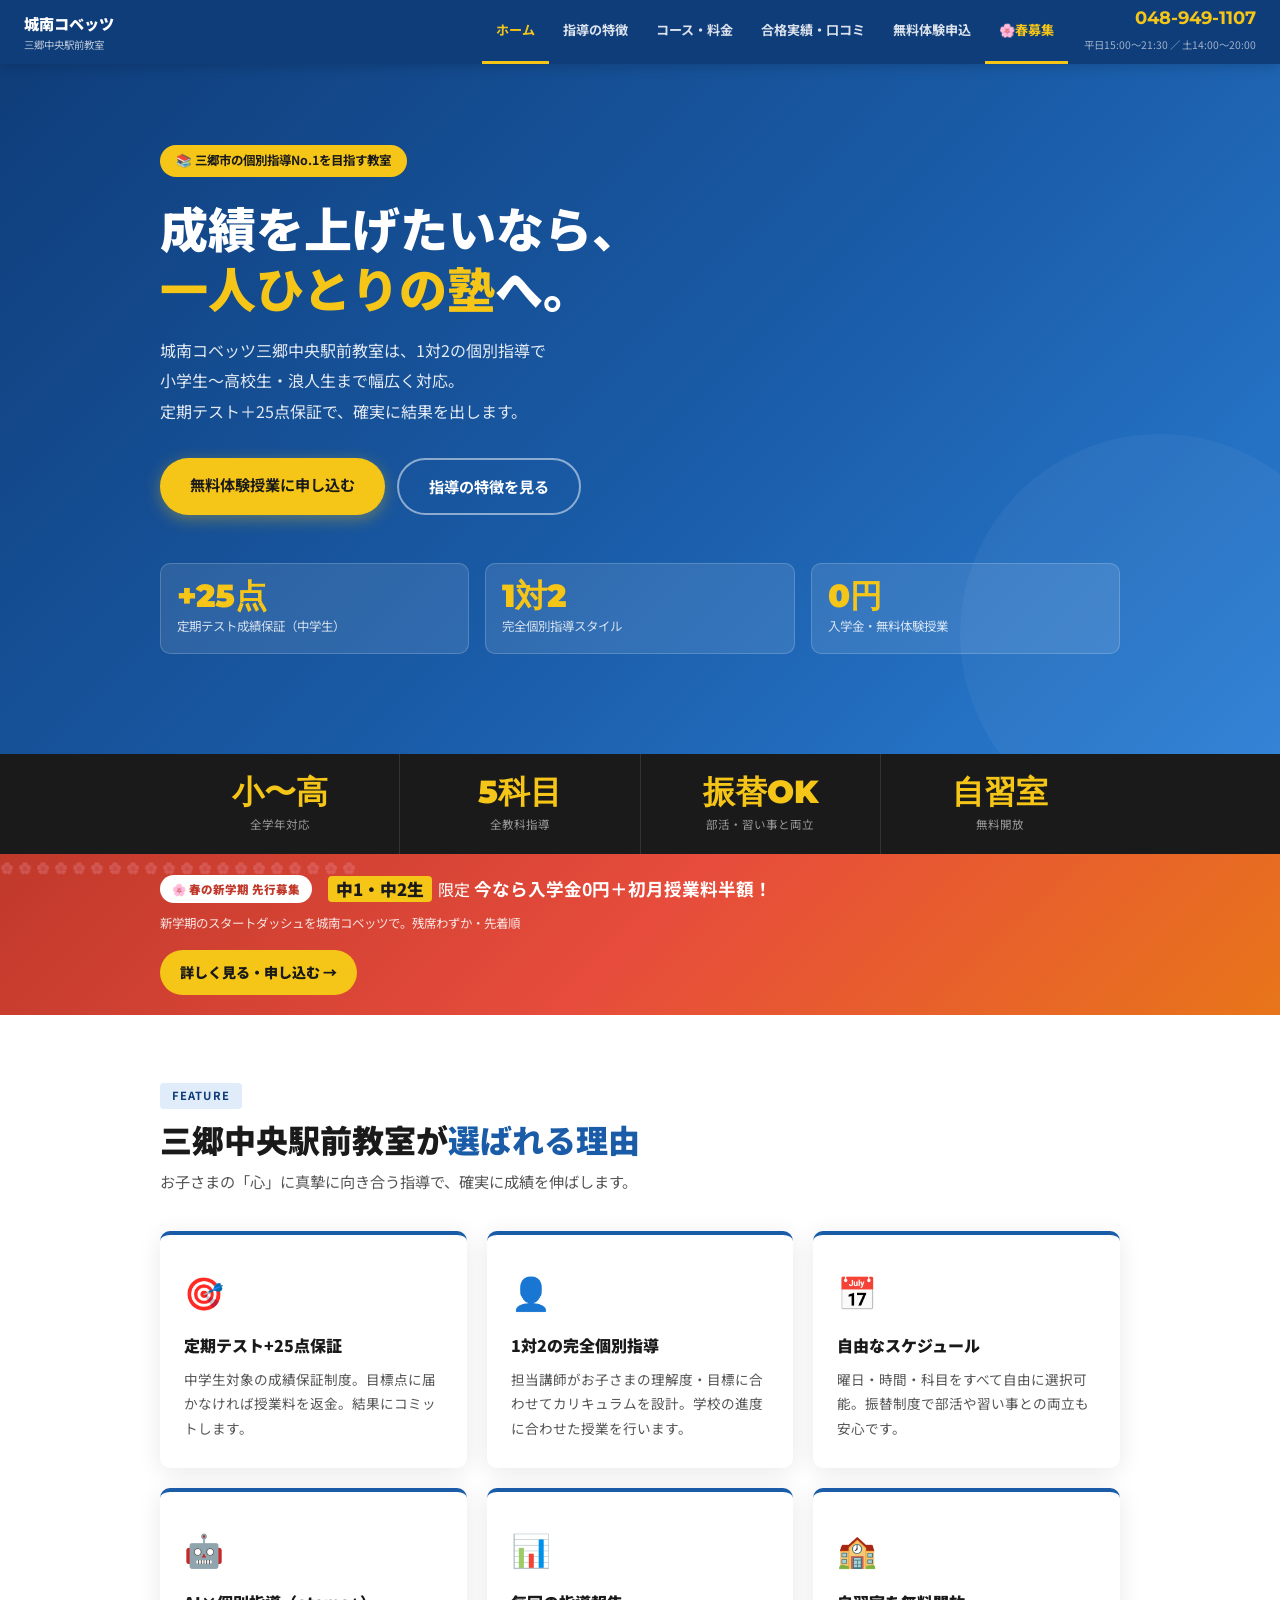
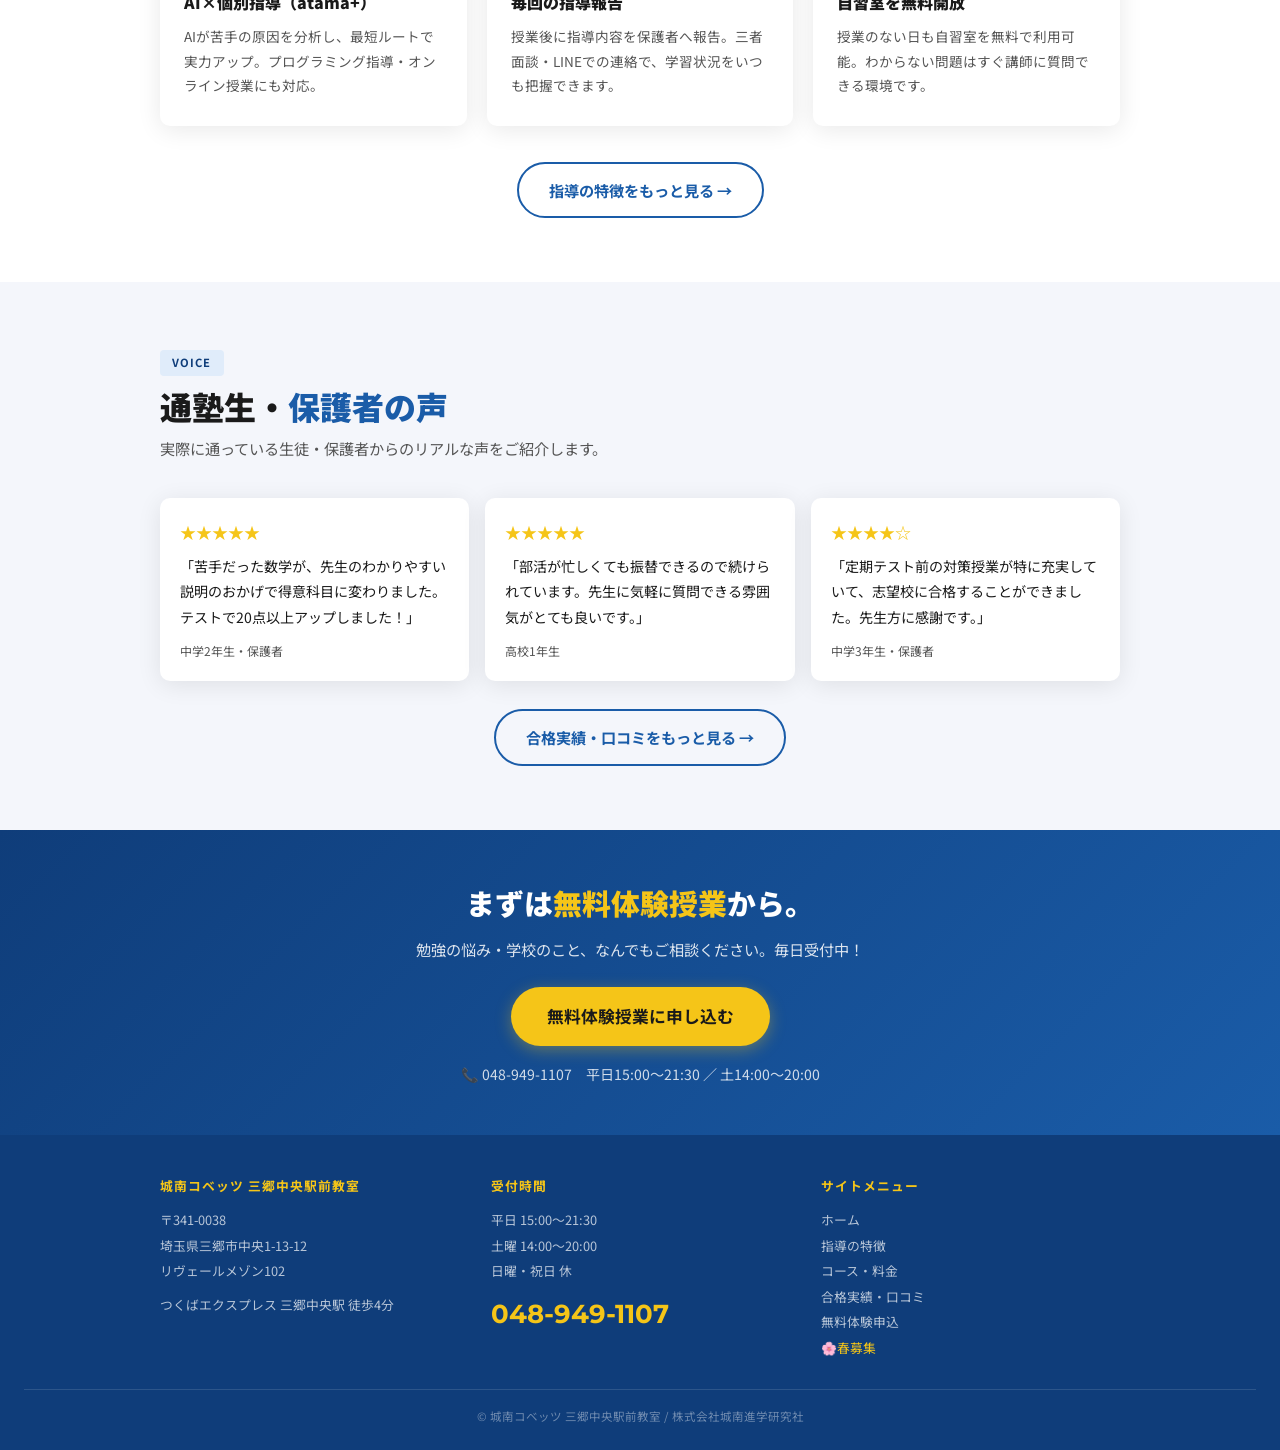
==== index.html @ 214fb979 "最初のアップロード" ====
<!DOCTYPE html>
<html lang="ja">
<head>
<meta charset="UTF-8">
<meta name="viewport" content="width=device-width,initial-scale=1">
<title>城南コベッツ 三郷中央駅前教室｜個別指導・成績保証の学習塾</title>
<link rel="stylesheet" href="_common.css">
<style>
.hero {
  background: linear-gradient(135deg, #0F3D7A 0%, #1A5CA8 55%, #2B7ED4 100%);
  color: #fff; padding: 80px 24px 100px; position: relative; overflow: hidden;
}
.hero::after {
  content:''; position:absolute; right:-80px; bottom:-80px;
  width:400px; height:400px; border-radius:50%;
  background: rgba(255,255,255,0.04); pointer-events:none;
}
.hero-inner { max-width:960px; margin:0 auto; position:relative; z-index:1; }
.hero-badge {
  display:inline-flex; align-items:center; gap:8px;
  background:var(--yellow); color:var(--ink);
  font-size:0.78rem; font-weight:700; padding:5px 16px; border-radius:99px;
  margin-bottom:20px;
}
.hero h1 { font-size:clamp(1.9rem,5vw,3rem); font-weight:900; line-height:1.25; margin-bottom:18px; }
.hero h1 em { color:var(--yellow); font-style:normal; }
.hero-sub { font-size:1rem; opacity:0.88; margin-bottom:32px; line-height:1.9; max-width:560px; }
.hero-btns { display:flex; gap:12px; flex-wrap:wrap; }
.hero-points {
  display:grid; grid-template-columns:repeat(3,1fr); gap:16px; margin-top:48px;
}
.hero-point {
  background:rgba(255,255,255,0.1); border:1px solid rgba(255,255,255,0.18);
  border-radius:var(--radius); padding:16px;
}
.hero-point .num { font-family:'Montserrat',sans-serif; font-size:2rem; font-weight:900; color:var(--yellow); display:block; line-height:1; }
.hero-point .lbl { font-size:0.78rem; opacity:0.8; margin-top:4px; }

/* STATS */
.stats { background:var(--ink); }
.stats-inner { max-width:960px; margin:0 auto; display:flex; }
.stat { flex:1; padding:20px 16px; text-align:center; border-right:1px solid #333; }
.stat:last-child { border-right:none; }
.stat-n { font-family:'Montserrat',sans-serif; font-size:2rem; font-weight:900; color:var(--yellow); display:block; line-height:1.1; }
.stat-l { font-size:0.72rem; color:#999; margin-top:4px; }

/* FEATURE CARDS */
.feat-grid { display:grid; grid-template-columns:repeat(auto-fit,minmax(260px,1fr)); gap:20px; }
.feat-card { border-radius:var(--radius); padding:28px 24px; box-shadow:var(--shadow); border-top:4px solid var(--blue); background:var(--white); transition:transform 0.2s; }
.feat-card:hover { transform:translateY(-4px); }
.feat-icon { font-size:2rem; margin-bottom:12px; }
.feat-card h3 { font-size:1rem; font-weight:900; margin-bottom:8px; }
.feat-card p { font-size:0.85rem; color:var(--mid); line-height:1.8; }

/* VOICE PREVIEW */
.voices { background:var(--light); }
.voice-grid { display:grid; grid-template-columns:repeat(auto-fit,minmax(260px,1fr)); gap:16px; }
.voice-card { background:var(--white); border-radius:var(--radius); padding:20px; box-shadow:var(--shadow); }
.voice-card .stars { color:var(--yellow); font-size:1rem; margin-bottom:8px; }
.voice-card .text { font-size:0.88rem; color:var(--ink); line-height:1.8; margin-bottom:10px; }
.voice-card .who { font-size:0.75rem; color:var(--mid); }

@media(max-width:600px){ .hero-points{grid-template-columns:1fr 1fr;} .stats-inner{flex-wrap:wrap;} .stat{flex:0 0 50%;border-right:none;border-bottom:1px solid #333;} }

/* 春募集バナー */
.haru-banner {
  background: linear-gradient(135deg, #C0392B 0%, #E74C3C 50%, #E8751A 100%);
  padding: 20px 24px; position: relative; overflow: hidden;
}
.haru-banner::before {
  content: '🌸🌸🌸🌸🌸🌸🌸🌸🌸🌸🌸🌸🌸🌸🌸🌸🌸🌸🌸🌸';
  position: absolute; top: 4px; left: 0; right: 0;
  font-size: 0.7rem; letter-spacing: 4px; opacity: 0.2;
  white-space: nowrap; overflow: hidden; pointer-events: none;
}
.haru-banner-inner {
  max-width: 960px; margin: 0 auto;
  display: flex; align-items: center; gap: 16px; flex-wrap: wrap;
}
.haru-label {
  background: #fff; color: #C0392B;
  font-size: 0.72rem; font-weight: 900;
  padding: 4px 12px; border-radius: 99px; white-space: nowrap;
}
.haru-text { color: #fff; font-size: 1rem; flex: 1; min-width: 200px; }
.haru-grade {
  background: #F5C518; color: #1A1A1A;
  font-weight: 900; padding: 1px 8px; border-radius: 4px;
  margin-right: 6px; font-size: 1.05rem;
}
.haru-text strong { font-size: 1.1rem; }
.haru-sub { color: rgba(255,255,255,0.85); font-size: 0.78rem; width: 100%; margin-top: -8px; }
.haru-btn {
  background: #F5C518; color: #1A1A1A;
  font-weight: 900; font-size: 0.88rem;
  padding: 10px 20px; border-radius: 99px;
  white-space: nowrap; transition: transform 0.18s; text-decoration: none;
}
.haru-btn:hover { transform: scale(1.05); }
</style>
</head>
<body>
<div id="nav-placeholder"></div>

<!-- HERO -->
<div class="hero">
  <div class="hero-inner">
    <div class="hero-badge">📚 三郷市の個別指導No.1を目指す教室</div>
    <h1>成績を上げたいなら、<br><em>一人ひとりの塾</em>へ。</h1>
    <p class="hero-sub">
      城南コベッツ三郷中央駅前教室は、1対2の個別指導で<br>
      小学生〜高校生・浪人生まで幅広く対応。<br>
      定期テスト＋25点保証で、確実に結果を出します。
    </p>
    <div class="hero-btns">
      <a href="trial.html" class="btn btn-primary">無料体験授業に申し込む</a>
      <a href="feature.html" class="btn" style="border:2px solid rgba(255,255,255,0.5);color:#fff;">指導の特徴を見る</a>
    </div>
    <div class="hero-points">
      <div class="hero-point"><span class="num">+25点</span><div class="lbl">定期テスト成績保証（中学生）</div></div>
      <div class="hero-point"><span class="num">1対2</span><div class="lbl">完全個別指導スタイル</div></div>
      <div class="hero-point"><span class="num">0円</span><div class="lbl">入学金・無料体験授業</div></div>
    </div>
  </div>
</div>

<!-- STATS -->
<div class="stats">
  <div class="stats-inner">
    <div class="stat"><span class="stat-n">小〜高</span><div class="stat-l">全学年対応</div></div>
    <div class="stat"><span class="stat-n">5科目</span><div class="stat-l">全教科指導</div></div>
    <div class="stat"><span class="stat-n">振替OK</span><div class="stat-l">部活・習い事と両立</div></div>
    <div class="stat"><span class="stat-n">自習室</span><div class="stat-l">無料開放</div></div>
  </div>
</div>

<!-- 春募集バナー -->
<div class="haru-banner">
  <div class="haru-banner-inner">
    <div class="haru-label">🌸 春の新学期 先行募集</div>
    <div class="haru-text">
      <span class="haru-grade">中1・中2生</span>限定
      <strong>今なら入学金0円＋初月授業料半額！</strong>
    </div>
    <div class="haru-sub">新学期のスタートダッシュを城南コベッツで。残席わずか・先着順</div>
    <a href="haru2025.html" class="haru-btn">詳しく見る・申し込む →</a>
  </div>
</div>

<!-- 特徴 -->
<section class="section">

  <div class="section-inner">
    <div class="reveal">
      <span class="section-tag">FEATURE</span>
      <h2 class="section-title">三郷中央駅前教室が<em>選ばれる理由</em></h2>
      <p class="section-lead">お子さまの「心」に真摯に向き合う指導で、確実に成績を伸ばします。</p>
    </div>
    <div class="feat-grid">
      <div class="feat-card reveal">
        <div class="feat-icon">🎯</div>
        <h3>定期テスト+25点保証</h3>
        <p>中学生対象の成績保証制度。目標点に届かなければ授業料を返金。結果にコミットします。</p>
      </div>
      <div class="feat-card reveal">
        <div class="feat-icon">👤</div>
        <h3>1対2の完全個別指導</h3>
        <p>担当講師がお子さまの理解度・目標に合わせてカリキュラムを設計。学校の進度に合わせた授業を行います。</p>
      </div>
      <div class="feat-card reveal">
        <div class="feat-icon">📅</div>
        <h3>自由なスケジュール</h3>
        <p>曜日・時間・科目をすべて自由に選択可能。振替制度で部活や習い事との両立も安心です。</p>
      </div>
      <div class="feat-card reveal">
        <div class="feat-icon">🤖</div>
        <h3>AI×個別指導（atama+）</h3>
        <p>AIが苦手の原因を分析し、最短ルートで実力アップ。プログラミング指導・オンライン授業にも対応。</p>
      </div>
      <div class="feat-card reveal">
        <div class="feat-icon">📊</div>
        <h3>毎回の指導報告</h3>
        <p>授業後に指導内容を保護者へ報告。三者面談・LINEでの連絡で、学習状況をいつも把握できます。</p>
      </div>
      <div class="feat-card reveal">
        <div class="feat-icon">🏫</div>
        <h3>自習室を無料開放</h3>
        <p>授業のない日も自習室を無料で利用可能。わからない問題はすぐ講師に質問できる環境です。</p>
      </div>
    </div>
    <div style="text-align:center;margin-top:36px">
      <a href="feature.html" class="btn btn-outline">指導の特徴をもっと見る →</a>
    </div>
  </div>
</section>

<!-- 口コミプレビュー -->
<section class="section voices">
  <div class="section-inner">
    <div class="reveal">
      <span class="section-tag">VOICE</span>
      <h2 class="section-title">通塾生・<em>保護者の声</em></h2>
      <p class="section-lead">実際に通っている生徒・保護者からのリアルな声をご紹介します。</p>
    </div>
    <div class="voice-grid">
      <div class="voice-card reveal">
        <div class="stars">★★★★★</div>
        <p class="text">「苦手だった数学が、先生のわかりやすい説明のおかげで得意科目に変わりました。テストで20点以上アップしました！」</p>
        <div class="who">中学2年生・保護者</div>
      </div>
      <div class="voice-card reveal">
        <div class="stars">★★★★★</div>
        <p class="text">「部活が忙しくても振替できるので続けられています。先生に気軽に質問できる雰囲気がとても良いです。」</p>
        <div class="who">高校1年生</div>
      </div>
      <div class="voice-card reveal">
        <div class="stars">★★★★☆</div>
        <p class="text">「定期テスト前の対策授業が特に充実していて、志望校に合格することができました。先生方に感謝です。」</p>
        <div class="who">中学3年生・保護者</div>
      </div>
    </div>
    <div style="text-align:center;margin-top:28px">
      <a href="voice.html" class="btn btn-outline">合格実績・口コミをもっと見る →</a>
    </div>
  </div>
</section>

<!-- CTA -->
<div class="cta-bar">
  <h2>まずは<em>無料体験授業</em>から。</h2>
  <p>勉強の悩み・学校のこと、なんでもご相談ください。毎日受付中！</p>
  <a href="trial.html" class="btn btn-primary" style="font-size:1.05rem;padding:15px 36px;">無料体験授業に申し込む</a>
  <div style="margin-top:16px;opacity:0.8;font-size:0.88rem">📞 048-949-1107　平日15:00〜21:30 ／ 土14:00〜20:00</div>
</div>

<div id="footer-placeholder"></div>
<script src="_layout.js"></script>
<script src="_common.js"></script>
</body>
</html>
---- _common.css ----
@import url('https://fonts.googleapis.com/css2?family=Noto+Sans+JP:wght@400;500;700;900&family=Montserrat:wght@700;900&display=swap');

:root {
  --blue:     #1A5CA8;
  --blue-d:   #0F3D7A;
  --blue-l:   #E0ECFA;
  --yellow:   #F5C518;
  --orange:   #E8751A;
  --ink:      #1A1A1A;
  --mid:      #555;
  --light:    #F4F6FB;
  --white:    #fff;
  --radius:   10px;
  --shadow:   0 4px 24px rgba(0,0,0,0.09);
  --nav-h:    64px;
}
*, *::before, *::after { box-sizing: border-box; margin: 0; padding: 0; }
html { scroll-behavior: smooth; }
body { font-family: 'Noto Sans JP', sans-serif; color: var(--ink); background: var(--white); line-height: 1.75; overflow-x: hidden; }
a { color: inherit; text-decoration: none; }
img { max-width: 100%; }

/* NAV */
.nav {
  position: sticky; top: 0; z-index: 100;
  background: var(--blue-d);
  height: var(--nav-h);
  display: flex; align-items: center;
  padding: 0 24px;
  gap: 0;
  box-shadow: 0 2px 12px rgba(0,0,0,0.18);
}
.nav-logo {
  display: flex; align-items: center; gap: 10px;
  font-weight: 900; font-size: 0.95rem; color: #fff;
  white-space: nowrap; margin-right: auto;
}
.nav-logo img { height: 36px; width: auto; border-radius: 6px; background: #fff; padding: 2px; }
.nav-logo .sub { font-size: 0.65rem; font-weight: 400; opacity: 0.7; display: block; }
.nav-links { display: flex; gap: 0; }
.nav-links a {
  display: flex; align-items: center;
  padding: 0 14px; height: var(--nav-h);
  font-size: 0.82rem; font-weight: 700; color: rgba(255,255,255,0.85);
  border-bottom: 3px solid transparent;
  transition: color 0.15s, border-color 0.15s;
}
.nav-links a:hover, .nav-links a.active { color: var(--yellow); border-color: var(--yellow); }
.nav-tel { margin-left: 16px; text-align: right; }
.nav-tel a { font-family: 'Montserrat', sans-serif; font-size: 1.1rem; font-weight: 700; color: var(--yellow); display: block; line-height: 1.1; }
.nav-tel small { font-size: 0.65rem; color: rgba(255,255,255,0.6); }

/* FOOTER */
.footer { background: var(--blue-d); color: rgba(255,255,255,0.75); padding: 40px 24px 24px; }
.footer-inner { max-width: 960px; margin: 0 auto; display: grid; grid-template-columns: 1fr 1fr 1fr; gap: 32px; margin-bottom: 28px; }
.footer-col h4 { font-size: 0.8rem; font-weight: 700; color: var(--yellow); margin-bottom: 10px; letter-spacing: 0.08em; }
.footer-col p, .footer-col a { font-size: 0.8rem; line-height: 2; color: rgba(255,255,255,0.7); display: block; }
.footer-col a:hover { color: var(--yellow); }
.footer-bottom { border-top: 1px solid rgba(255,255,255,0.12); padding-top: 16px; text-align: center; font-size: 0.72rem; color: rgba(255,255,255,0.4); }
.footer-tel { font-family: 'Montserrat', sans-serif; font-size: 1.6rem; font-weight: 700; color: var(--yellow); }

/* SECTION */
.section { padding: 64px 24px; }
.section-inner { max-width: 960px; margin: 0 auto; }
.section-tag { display: inline-block; background: var(--blue-l); color: var(--blue-d); font-size: 0.7rem; font-weight: 700; padding: 3px 12px; border-radius: 4px; letter-spacing: 0.1em; margin-bottom: 10px; }
.section-title { font-size: clamp(1.4rem, 3vw, 2rem); font-weight: 900; line-height: 1.3; margin-bottom: 8px; }
.section-title em { color: var(--blue); font-style: normal; }
.section-lead { color: var(--mid); font-size: 0.95rem; margin-bottom: 36px; }

/* BTN */
.btn { display: inline-block; padding: 13px 30px; border-radius: 99px; font-weight: 700; font-size: 0.95rem; transition: transform 0.18s, box-shadow 0.18s; cursor: pointer; }
.btn-primary { background: var(--yellow); color: var(--ink); box-shadow: 0 4px 16px rgba(245,197,24,0.35); }
.btn-primary:hover { transform: translateY(-2px); box-shadow: 0 8px 24px rgba(245,197,24,0.45); }
.btn-outline { border: 2px solid var(--blue); color: var(--blue); }
.btn-outline:hover { background: var(--blue); color: #fff; }

/* CARD */
.card { background: var(--white); border-radius: var(--radius); box-shadow: var(--shadow); padding: 24px; }

/* CTA BAR */
.cta-bar { background: linear-gradient(135deg, var(--blue-d), var(--blue)); color: #fff; padding: 48px 24px; text-align: center; }
.cta-bar h2 { font-size: clamp(1.3rem,3vw,1.8rem); font-weight: 900; margin-bottom: 8px; }
.cta-bar h2 em { color: var(--yellow); font-style: normal; }
.cta-bar p { opacity: 0.85; margin-bottom: 24px; font-size: 0.95rem; }

/* REVEAL */
.reveal { opacity: 0; transform: translateY(20px); transition: opacity 0.5s ease, transform 0.5s ease; }
.reveal.visible { opacity: 1; transform: none; }

/* RESPONSIVE */
@media(max-width:700px){
  .nav-links { display: none; }
  .footer-inner { grid-template-columns: 1fr; gap: 20px; }
}
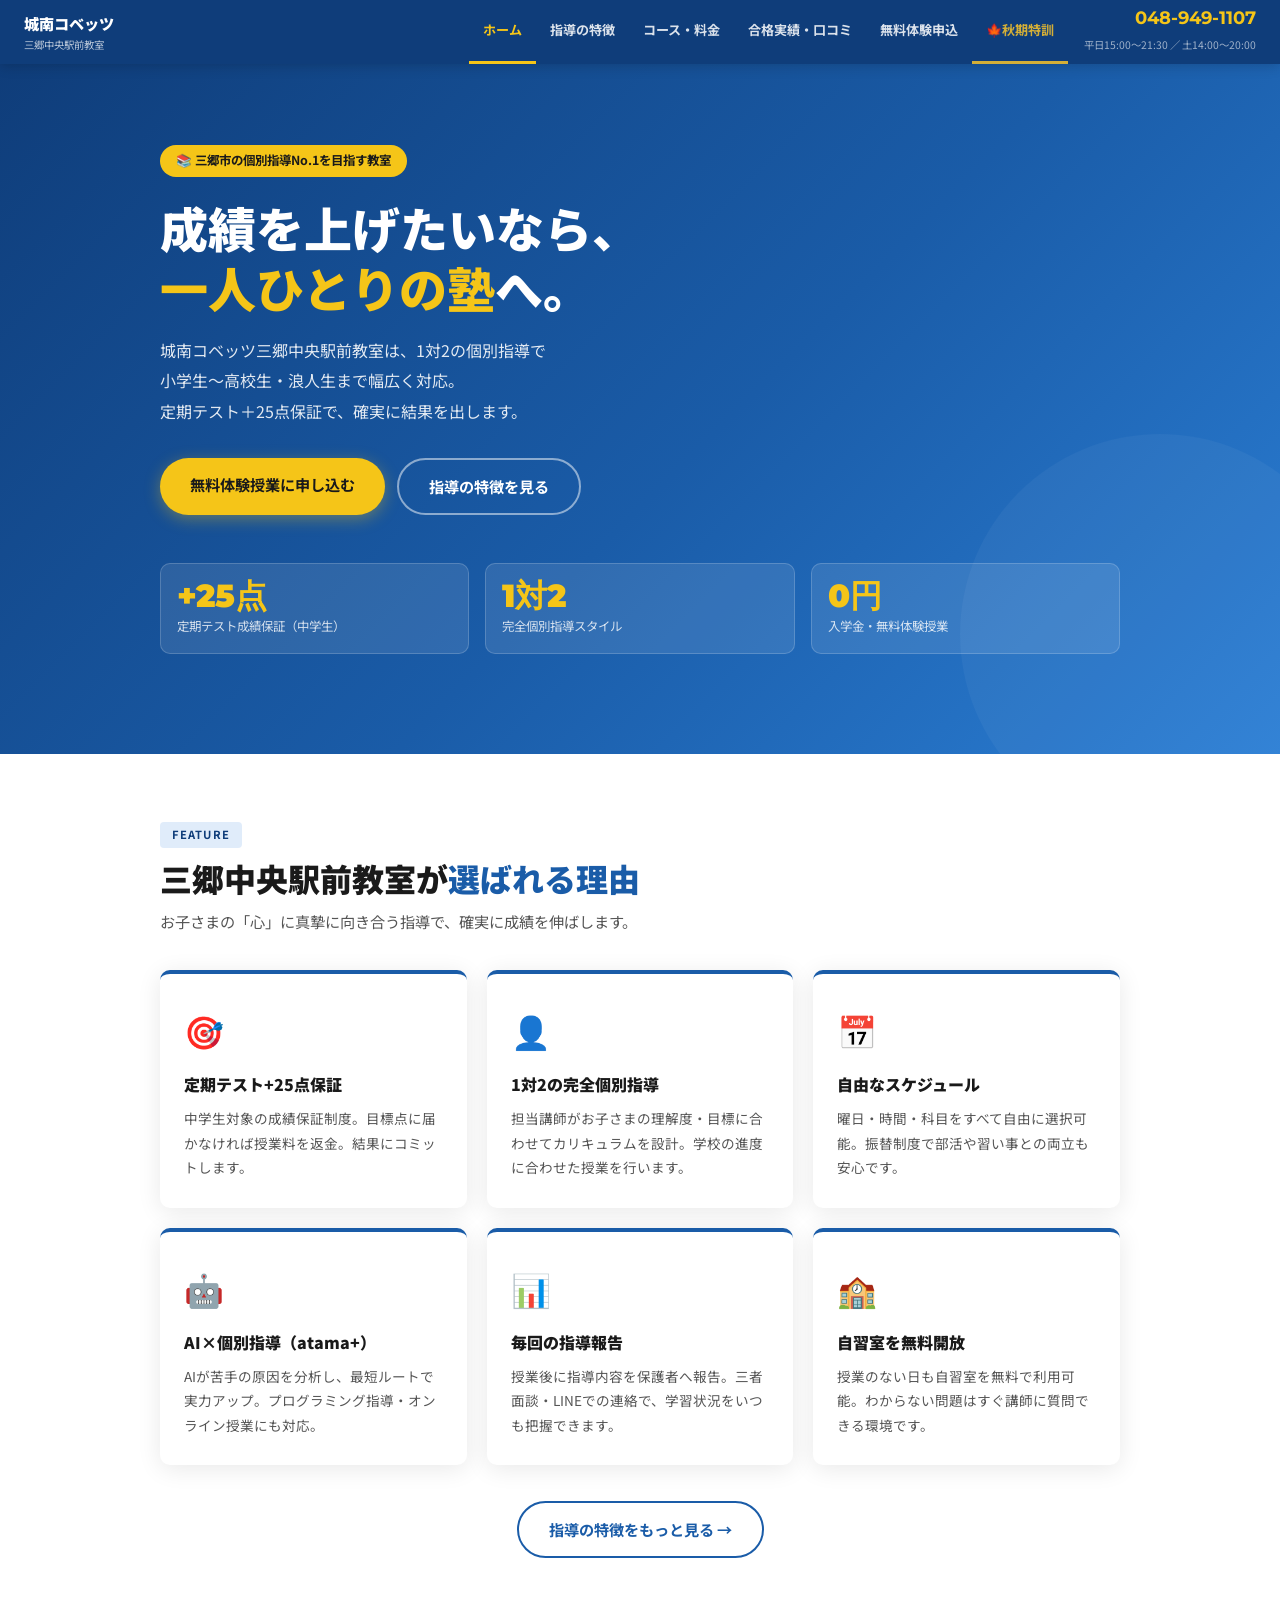
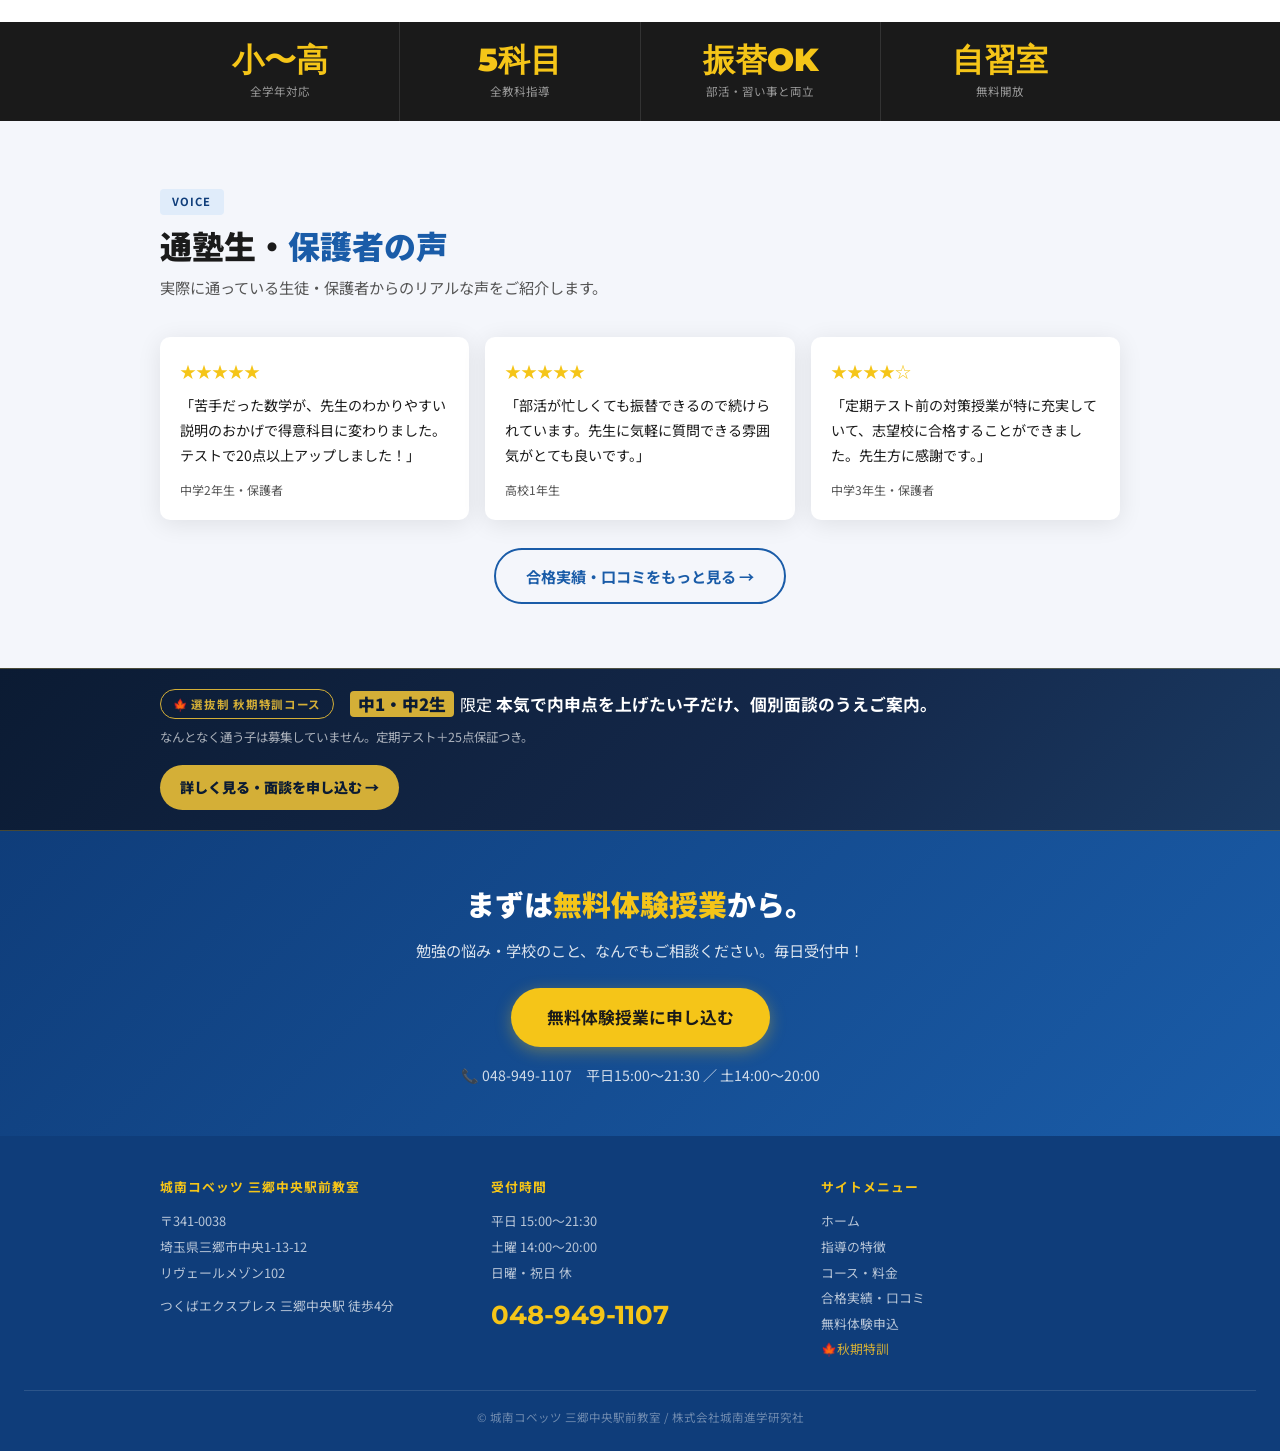
==== commit e0152e3c: "秋期選抜制キャンペーンに切り替え、ホームページの構成を並び替え" ====
--- a/index.html
+++ b/index.html
@@ -62,41 +62,36 @@
 
 @media(max-width:600px){ .hero-points{grid-template-columns:1fr 1fr;} .stats-inner{flex-wrap:wrap;} .stat{flex:0 0 50%;border-right:none;border-bottom:1px solid #333;} }
 
-/* 春募集バナー */
-.haru-banner {
-  background: linear-gradient(135deg, #C0392B 0%, #E74C3C 50%, #E8751A 100%);
+/* 秋期 選抜制バナー */
+.aki-banner {
+  background: linear-gradient(135deg, #0B1B33 0%, #14284A 60%, #1A3A63 100%);
   padding: 20px 24px; position: relative; overflow: hidden;
-}
-.haru-banner::before {
-  content: '🌸🌸🌸🌸🌸🌸🌸🌸🌸🌸🌸🌸🌸🌸🌸🌸🌸🌸🌸🌸';
-  position: absolute; top: 4px; left: 0; right: 0;
-  font-size: 0.7rem; letter-spacing: 4px; opacity: 0.2;
-  white-space: nowrap; overflow: hidden; pointer-events: none;
-}
-.haru-banner-inner {
+  border-top: 1px solid rgba(212,175,55,0.3); border-bottom: 1px solid rgba(212,175,55,0.3);
+}
+.aki-banner-inner {
   max-width: 960px; margin: 0 auto;
   display: flex; align-items: center; gap: 16px; flex-wrap: wrap;
 }
-.haru-label {
-  background: #fff; color: #C0392B;
-  font-size: 0.72rem; font-weight: 900;
+.aki-label {
+  background: transparent; color: #D4AF37; border: 1px solid #D4AF37;
+  font-size: 0.72rem; font-weight: 700; letter-spacing: 0.06em;
   padding: 4px 12px; border-radius: 99px; white-space: nowrap;
 }
-.haru-text { color: #fff; font-size: 1rem; flex: 1; min-width: 200px; }
-.haru-grade {
-  background: #F5C518; color: #1A1A1A;
+.aki-text { color: #fff; font-size: 1rem; flex: 1; min-width: 200px; }
+.aki-grade {
+  background: #D4AF37; color: #0B1B33;
   font-weight: 900; padding: 1px 8px; border-radius: 4px;
   margin-right: 6px; font-size: 1.05rem;
 }
-.haru-text strong { font-size: 1.1rem; }
-.haru-sub { color: rgba(255,255,255,0.85); font-size: 0.78rem; width: 100%; margin-top: -8px; }
-.haru-btn {
-  background: #F5C518; color: #1A1A1A;
+.aki-text strong { font-size: 1.05rem; }
+.aki-sub { color: rgba(255,255,255,0.65); font-size: 0.78rem; width: 100%; margin-top: -8px; }
+.aki-btn {
+  background: #D4AF37; color: #0B1B33;
   font-weight: 900; font-size: 0.88rem;
   padding: 10px 20px; border-radius: 99px;
   white-space: nowrap; transition: transform 0.18s; text-decoration: none;
 }
-.haru-btn:hover { transform: scale(1.05); }
+.aki-btn:hover { transform: scale(1.05); }
 </style>
 </head>
 <body>
@@ -124,6 +119,53 @@
   </div>
 </div>
 
+<!-- 特徴 -->
+<section class="section">
+
+  <div class="section-inner">
+    <div class="reveal">
+      <span class="section-tag">FEATURE</span>
+      <h2 class="section-title">三郷中央駅前教室が<em>選ばれる理由</em></h2>
+      <p class="section-lead">お子さまの「心」に真摯に向き合う指導で、確実に成績を伸ばします。</p>
+    </div>
+    <div class="feat-grid">
+      <div class="feat-card reveal">
+        <div class="feat-icon">🎯</div>
+        <h3>定期テスト+25点保証</h3>
+        <p>中学生対象の成績保証制度。目標点に届かなければ授業料を返金。結果にコミットします。</p>
+      </div>
+      <div class="feat-card reveal">
+        <div class="feat-icon">👤</div>
+        <h3>1対2の完全個別指導</h3>
+        <p>担当講師がお子さまの理解度・目標に合わせてカリキュラムを設計。学校の進度に合わせた授業を行います。</p>
+      </div>
+      <div class="feat-card reveal">
+        <div class="feat-icon">📅</div>
+        <h3>自由なスケジュール</h3>
+        <p>曜日・時間・科目をすべて自由に選択可能。振替制度で部活や習い事との両立も安心です。</p>
+      </div>
+      <div class="feat-card reveal">
+        <div class="feat-icon">🤖</div>
+        <h3>AI×個別指導（atama+）</h3>
+        <p>AIが苦手の原因を分析し、最短ルートで実力アップ。プログラミング指導・オンライン授業にも対応。</p>
+      </div>
+      <div class="feat-card reveal">
+        <div class="feat-icon">📊</div>
+        <h3>毎回の指導報告</h3>
+        <p>授業後に指導内容を保護者へ報告。三者面談・LINEでの連絡で、学習状況をいつも把握できます。</p>
+      </div>
+      <div class="feat-card reveal">
+        <div class="feat-icon">🏫</div>
+        <h3>自習室を無料開放</h3>
+        <p>授業のない日も自習室を無料で利用可能。わからない問題はすぐ講師に質問できる環境です。</p>
+      </div>
+    </div>
+    <div style="text-align:center;margin-top:36px">
+      <a href="feature.html" class="btn btn-outline">指導の特徴をもっと見る →</a>
+    </div>
+  </div>
+</section>
+
 <!-- STATS -->
 <div class="stats">
   <div class="stats-inner">
@@ -134,66 +176,6 @@
   </div>
 </div>
 
-<!-- 春募集バナー -->
-<div class="haru-banner">
-  <div class="haru-banner-inner">
-    <div class="haru-label">🌸 春の新学期 先行募集</div>
-    <div class="haru-text">
-      <span class="haru-grade">中1・中2生</span>限定
-      <strong>今なら入学金0円＋初月授業料半額！</strong>
-    </div>
-    <div class="haru-sub">新学期のスタートダッシュを城南コベッツで。残席わずか・先着順</div>
-    <a href="haru2025.html" class="haru-btn">詳しく見る・申し込む →</a>
-  </div>
-</div>
-
-<!-- 特徴 -->
-<section class="section">
-
-  <div class="section-inner">
-    <div class="reveal">
-      <span class="section-tag">FEATURE</span>
-      <h2 class="section-title">三郷中央駅前教室が<em>選ばれる理由</em></h2>
-      <p class="section-lead">お子さまの「心」に真摯に向き合う指導で、確実に成績を伸ばします。</p>
-    </div>
-    <div class="feat-grid">
-      <div class="feat-card reveal">
-        <div class="feat-icon">🎯</div>
-        <h3>定期テスト+25点保証</h3>
-        <p>中学生対象の成績保証制度。目標点に届かなければ授業料を返金。結果にコミットします。</p>
-      </div>
-      <div class="feat-card reveal">
-        <div class="feat-icon">👤</div>
-        <h3>1対2の完全個別指導</h3>
-        <p>担当講師がお子さまの理解度・目標に合わせてカリキュラムを設計。学校の進度に合わせた授業を行います。</p>
-      </div>
-      <div class="feat-card reveal">
-        <div class="feat-icon">📅</div>
-        <h3>自由なスケジュール</h3>
-        <p>曜日・時間・科目をすべて自由に選択可能。振替制度で部活や習い事との両立も安心です。</p>
-      </div>
-      <div class="feat-card reveal">
-        <div class="feat-icon">🤖</div>
-        <h3>AI×個別指導（atama+）</h3>
-        <p>AIが苦手の原因を分析し、最短ルートで実力アップ。プログラミング指導・オンライン授業にも対応。</p>
-      </div>
-      <div class="feat-card reveal">
-        <div class="feat-icon">📊</div>
-        <h3>毎回の指導報告</h3>
-        <p>授業後に指導内容を保護者へ報告。三者面談・LINEでの連絡で、学習状況をいつも把握できます。</p>
-      </div>
-      <div class="feat-card reveal">
-        <div class="feat-icon">🏫</div>
-        <h3>自習室を無料開放</h3>
-        <p>授業のない日も自習室を無料で利用可能。わからない問題はすぐ講師に質問できる環境です。</p>
-      </div>
-    </div>
-    <div style="text-align:center;margin-top:36px">
-      <a href="feature.html" class="btn btn-outline">指導の特徴をもっと見る →</a>
-    </div>
-  </div>
-</section>
-
 <!-- 口コミプレビュー -->
 <section class="section voices">
   <div class="section-inner">
@@ -225,6 +207,19 @@
   </div>
 </section>
 
+<!-- 秋期 選抜制バナー -->
+<div class="aki-banner">
+  <div class="aki-banner-inner">
+    <div class="aki-label">🍁 選抜制 秋期特訓コース</div>
+    <div class="aki-text">
+      <span class="aki-grade">中1・中2生</span>限定
+      <strong>本気で内申点を上げたい子だけ、個別面談のうえご案内。</strong>
+    </div>
+    <div class="aki-sub">なんとなく通う子は募集していません。定期テスト＋25点保証つき。</div>
+    <a href="aki2025.html" class="aki-btn">詳しく見る・面談を申し込む →</a>
+  </div>
+</div>
+
 <!-- CTA -->
 <div class="cta-bar">
   <h2>まずは<em>無料体験授業</em>から。</h2>
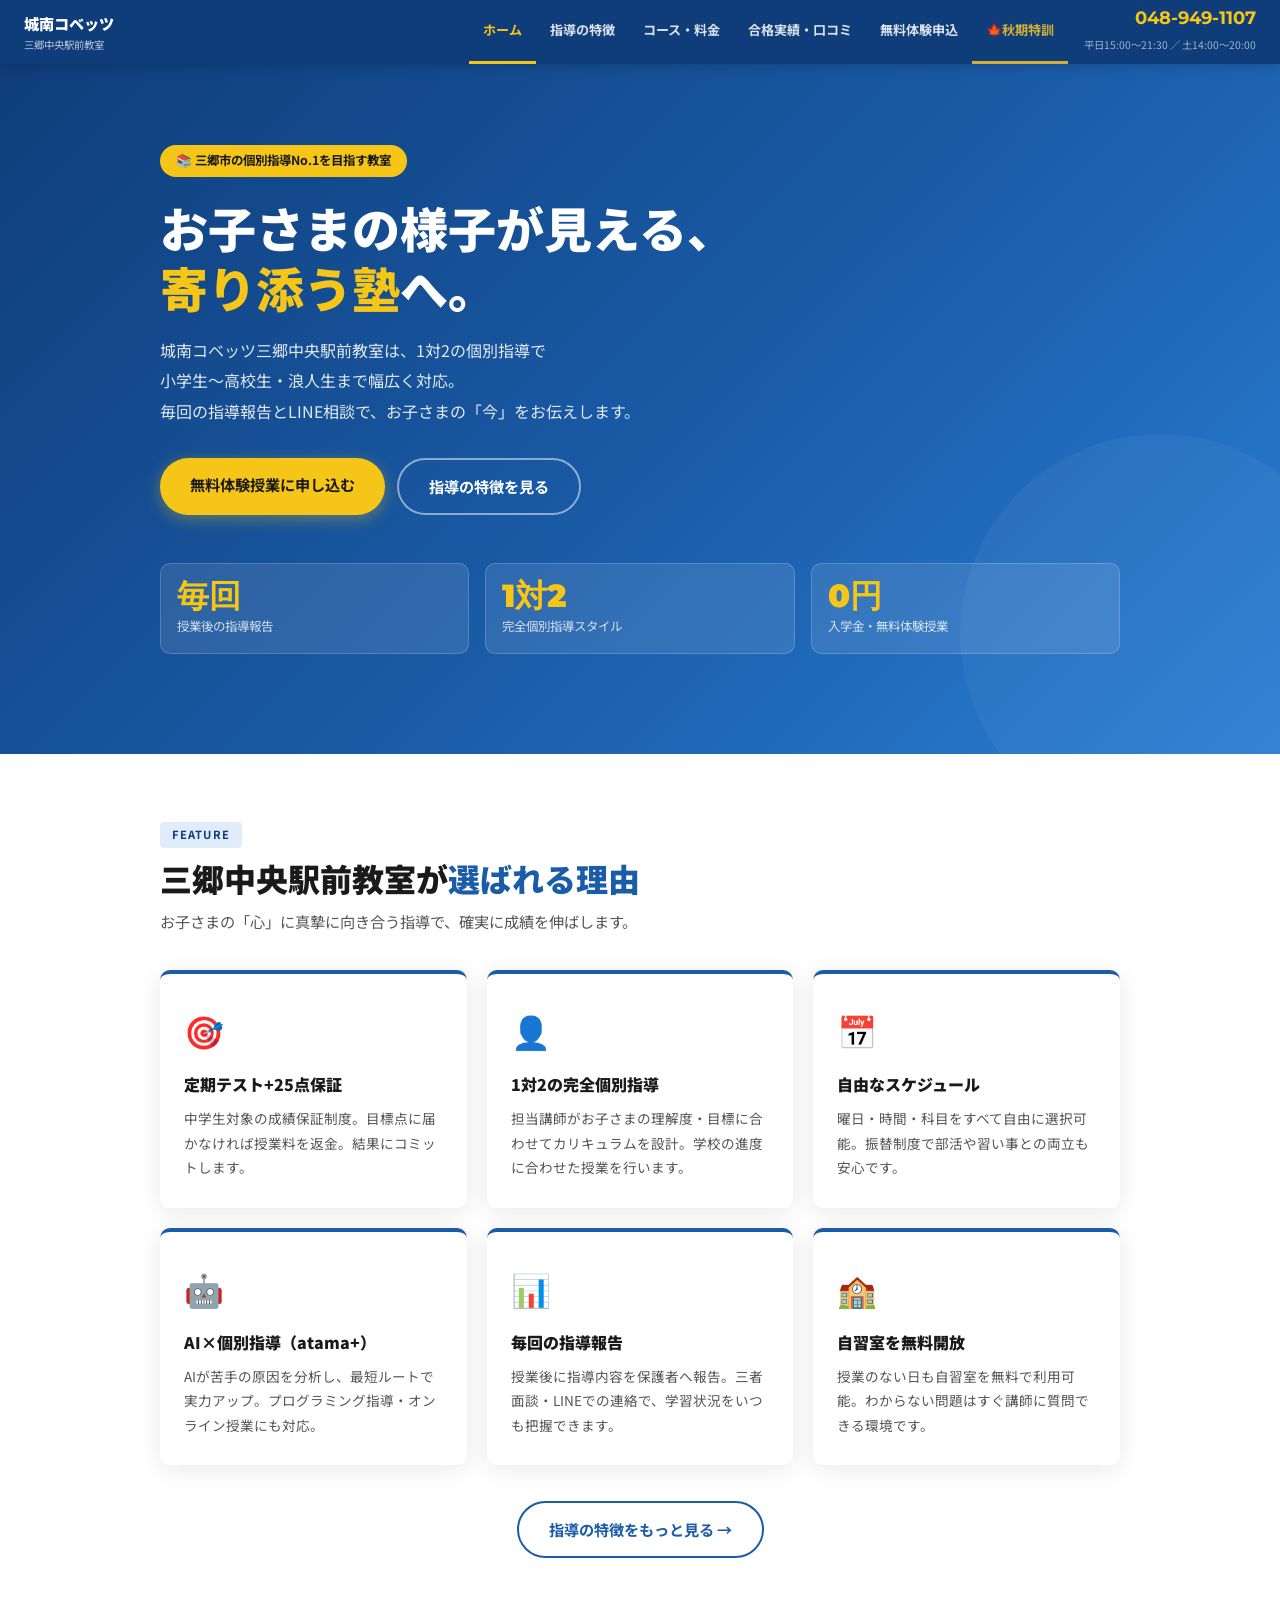
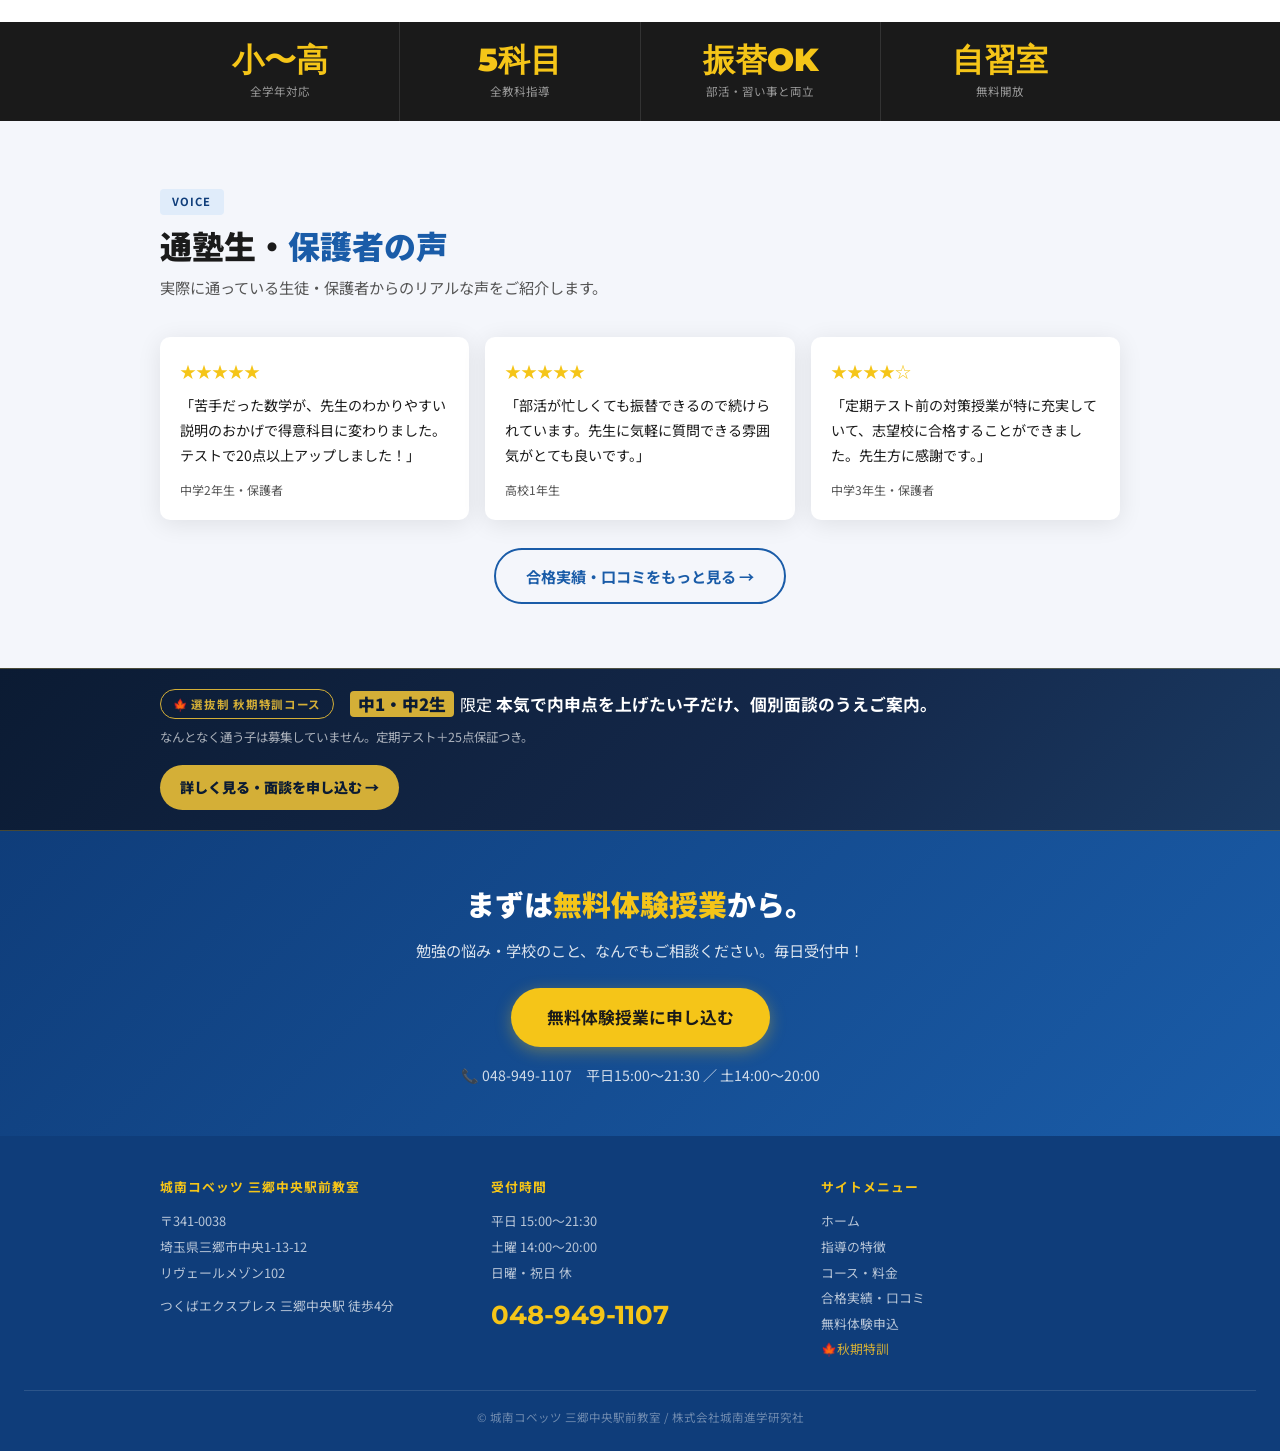
==== commit 171b9d31: "訴求軸を「25点保証」から「保護者への寄り添い」に変更" ====
--- a/index.html
+++ b/index.html
@@ -101,18 +101,18 @@
 <div class="hero">
   <div class="hero-inner">
     <div class="hero-badge">📚 三郷市の個別指導No.1を目指す教室</div>
-    <h1>成績を上げたいなら、<br><em>一人ひとりの塾</em>へ。</h1>
+    <h1>お子さまの様子が見える、<br><em>寄り添う塾</em>へ。</h1>
     <p class="hero-sub">
       城南コベッツ三郷中央駅前教室は、1対2の個別指導で<br>
       小学生〜高校生・浪人生まで幅広く対応。<br>
-      定期テスト＋25点保証で、確実に結果を出します。
+      毎回の指導報告とLINE相談で、お子さまの「今」をお伝えします。
     </p>
     <div class="hero-btns">
       <a href="trial.html" class="btn btn-primary">無料体験授業に申し込む</a>
       <a href="feature.html" class="btn" style="border:2px solid rgba(255,255,255,0.5);color:#fff;">指導の特徴を見る</a>
     </div>
     <div class="hero-points">
-      <div class="hero-point"><span class="num">+25点</span><div class="lbl">定期テスト成績保証（中学生）</div></div>
+      <div class="hero-point"><span class="num">毎回</span><div class="lbl">授業後の指導報告</div></div>
       <div class="hero-point"><span class="num">1対2</span><div class="lbl">完全個別指導スタイル</div></div>
       <div class="hero-point"><span class="num">0円</span><div class="lbl">入学金・無料体験授業</div></div>
     </div>
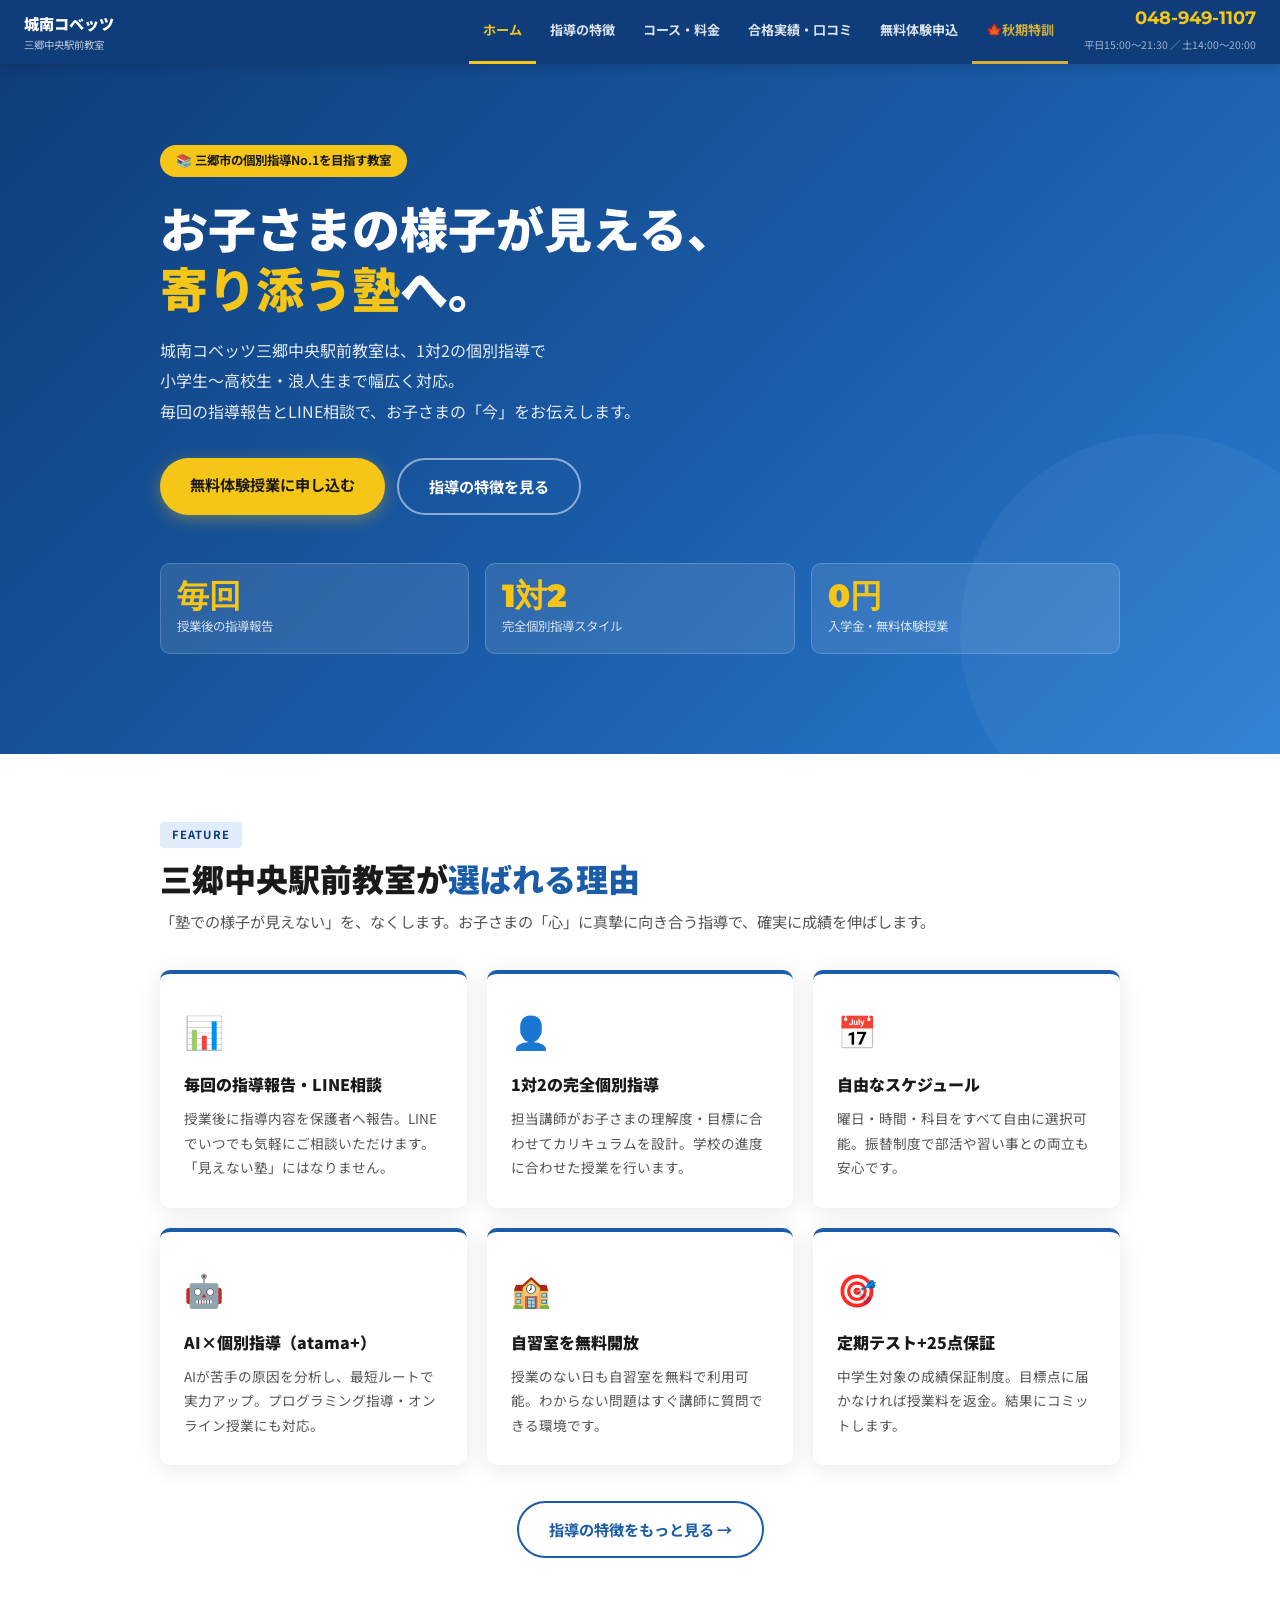
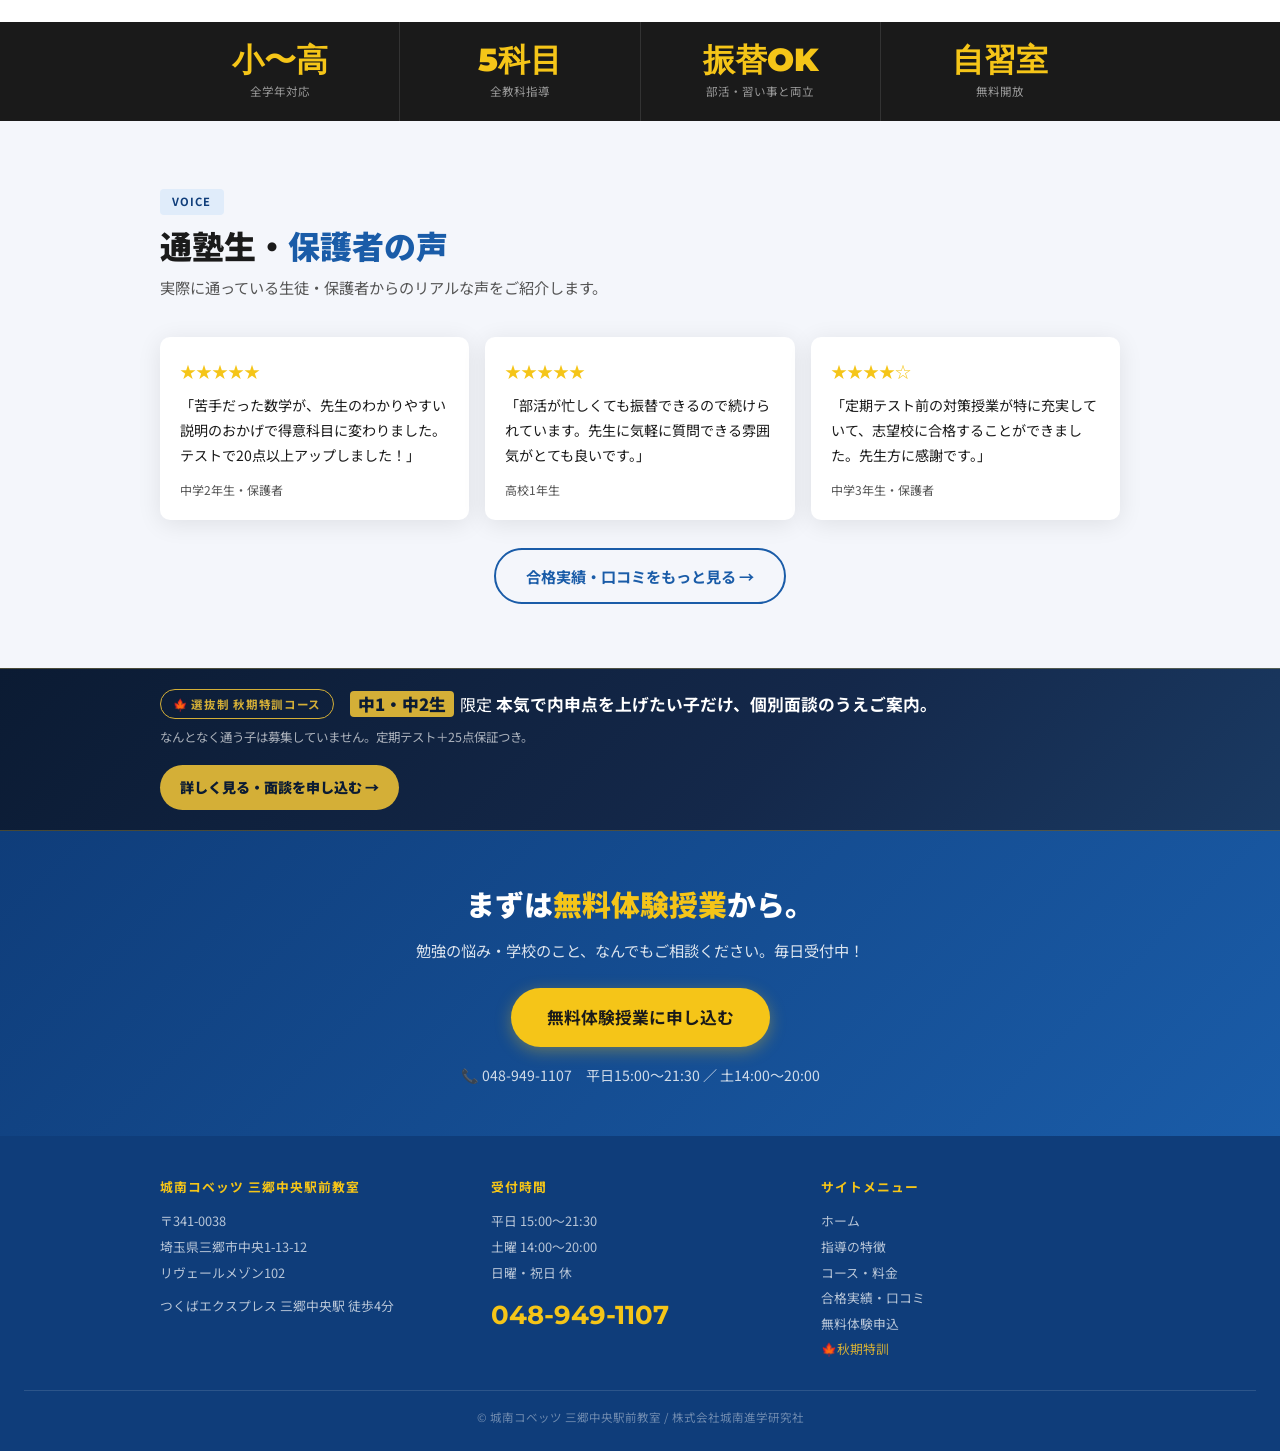
==== commit a98f9a9e: "選ばれる理由セクションを保護者連携軸で並び替え・強化" ====
--- a/index.html
+++ b/index.html
@@ -126,38 +126,38 @@
     <div class="reveal">
       <span class="section-tag">FEATURE</span>
       <h2 class="section-title">三郷中央駅前教室が<em>選ばれる理由</em></h2>
-      <p class="section-lead">お子さまの「心」に真摯に向き合う指導で、確実に成績を伸ばします。</p>
+      <p class="section-lead">「塾での様子が見えない」を、なくします。お子さまの「心」に真摯に向き合う指導で、確実に成績を伸ばします。</p>
     </div>
     <div class="feat-grid">
+      <div class="feat-card reveal">
+        <div class="feat-icon">📊</div>
+        <h3>毎回の指導報告・LINE相談</h3>
+        <p>授業後に指導内容を保護者へ報告。LINEでいつでも気軽にご相談いただけます。「見えない塾」にはなりません。</p>
+      </div>
+      <div class="feat-card reveal">
+        <div class="feat-icon">👤</div>
+        <h3>1対2の完全個別指導</h3>
+        <p>担当講師がお子さまの理解度・目標に合わせてカリキュラムを設計。学校の進度に合わせた授業を行います。</p>
+      </div>
+      <div class="feat-card reveal">
+        <div class="feat-icon">📅</div>
+        <h3>自由なスケジュール</h3>
+        <p>曜日・時間・科目をすべて自由に選択可能。振替制度で部活や習い事との両立も安心です。</p>
+      </div>
+      <div class="feat-card reveal">
+        <div class="feat-icon">🤖</div>
+        <h3>AI×個別指導（atama+）</h3>
+        <p>AIが苦手の原因を分析し、最短ルートで実力アップ。プログラミング指導・オンライン授業にも対応。</p>
+      </div>
+      <div class="feat-card reveal">
+        <div class="feat-icon">🏫</div>
+        <h3>自習室を無料開放</h3>
+        <p>授業のない日も自習室を無料で利用可能。わからない問題はすぐ講師に質問できる環境です。</p>
+      </div>
       <div class="feat-card reveal">
         <div class="feat-icon">🎯</div>
         <h3>定期テスト+25点保証</h3>
         <p>中学生対象の成績保証制度。目標点に届かなければ授業料を返金。結果にコミットします。</p>
-      </div>
-      <div class="feat-card reveal">
-        <div class="feat-icon">👤</div>
-        <h3>1対2の完全個別指導</h3>
-        <p>担当講師がお子さまの理解度・目標に合わせてカリキュラムを設計。学校の進度に合わせた授業を行います。</p>
-      </div>
-      <div class="feat-card reveal">
-        <div class="feat-icon">📅</div>
-        <h3>自由なスケジュール</h3>
-        <p>曜日・時間・科目をすべて自由に選択可能。振替制度で部活や習い事との両立も安心です。</p>
-      </div>
-      <div class="feat-card reveal">
-        <div class="feat-icon">🤖</div>
-        <h3>AI×個別指導（atama+）</h3>
-        <p>AIが苦手の原因を分析し、最短ルートで実力アップ。プログラミング指導・オンライン授業にも対応。</p>
-      </div>
-      <div class="feat-card reveal">
-        <div class="feat-icon">📊</div>
-        <h3>毎回の指導報告</h3>
-        <p>授業後に指導内容を保護者へ報告。三者面談・LINEでの連絡で、学習状況をいつも把握できます。</p>
-      </div>
-      <div class="feat-card reveal">
-        <div class="feat-icon">🏫</div>
-        <h3>自習室を無料開放</h3>
-        <p>授業のない日も自習室を無料で利用可能。わからない問題はすぐ講師に質問できる環境です。</p>
       </div>
     </div>
     <div style="text-align:center;margin-top:36px">
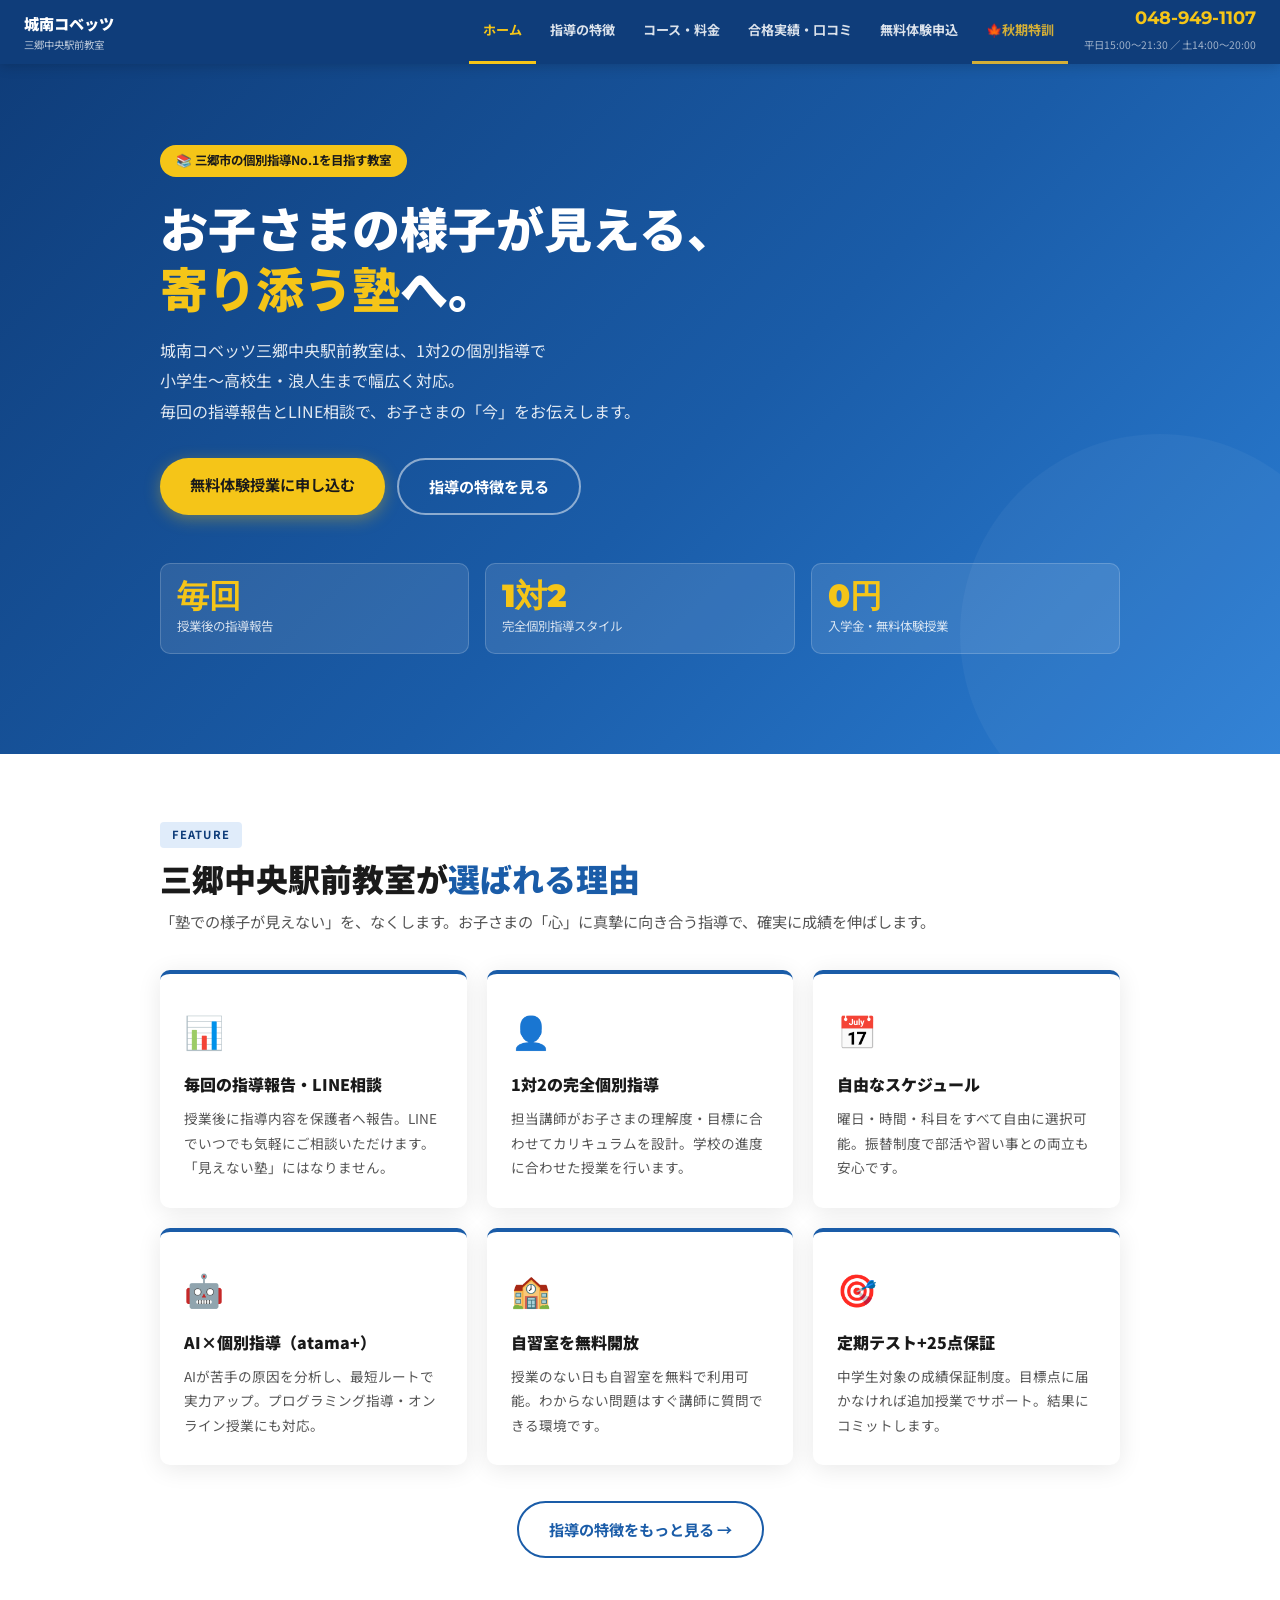
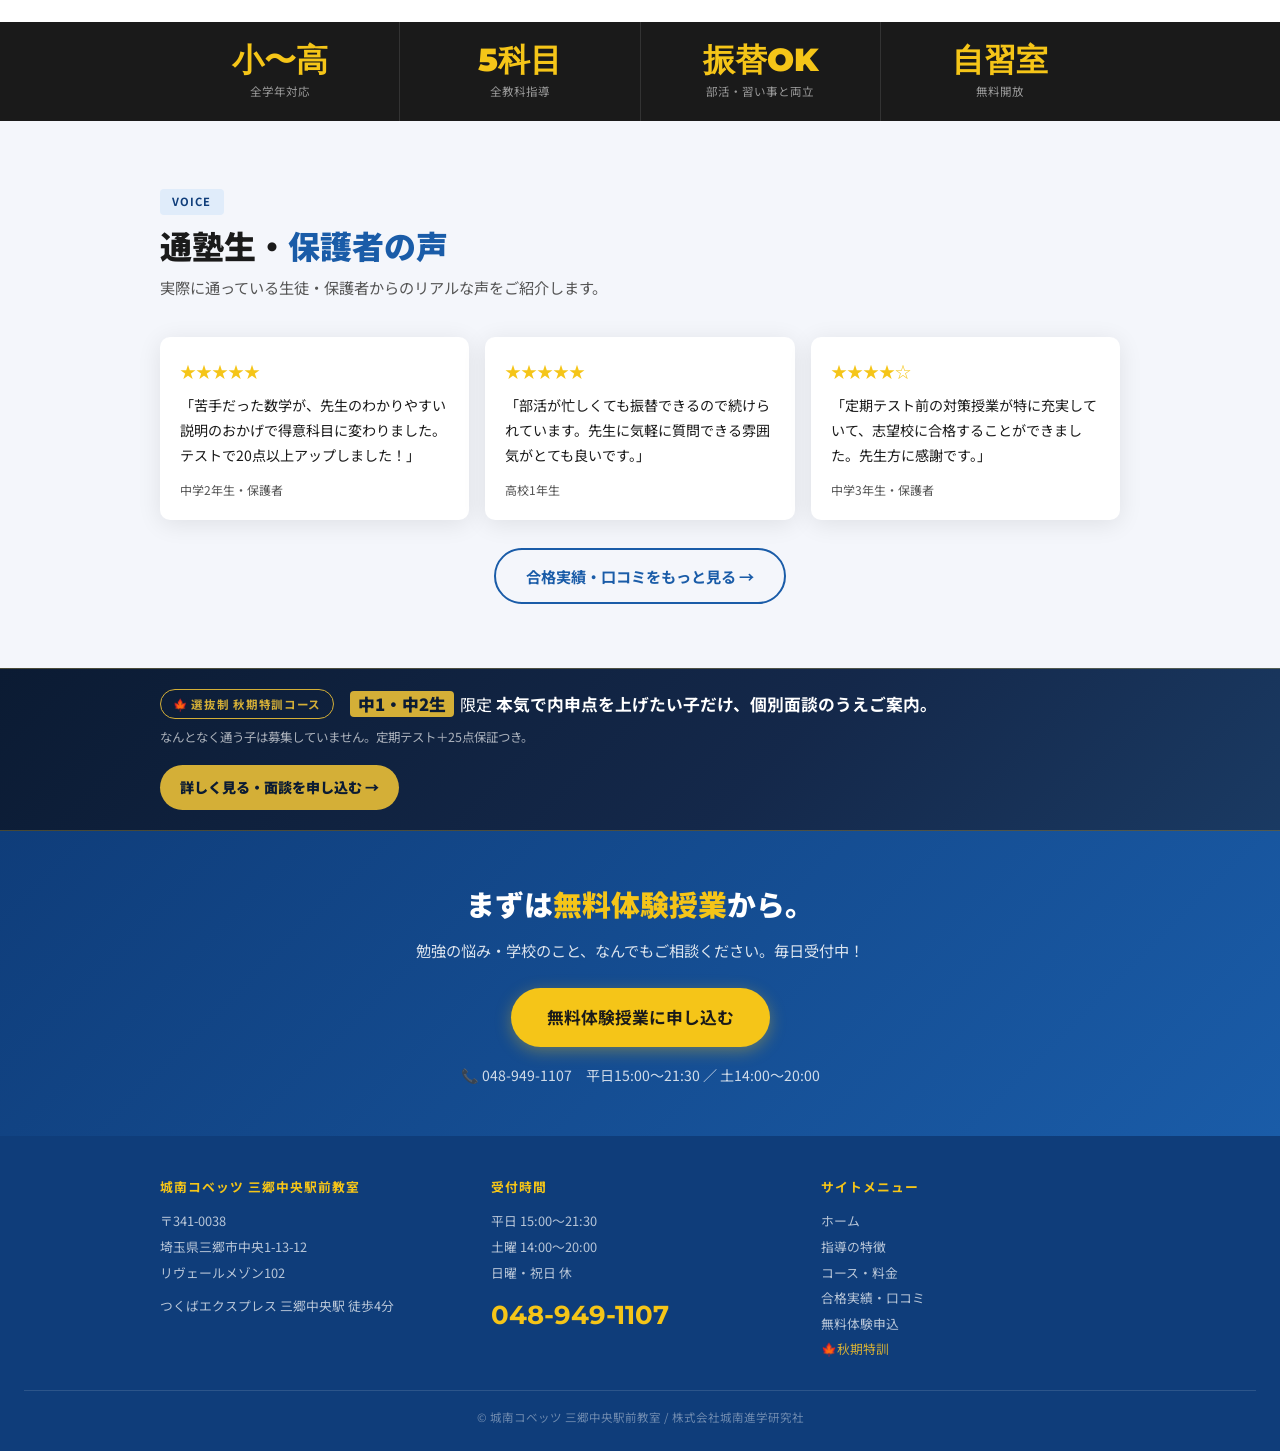
==== commit 193c7c29: "「授業料返金」の誤った記載を「追加授業でサポート」に修正" ====
--- a/index.html
+++ b/index.html
@@ -157,7 +157,7 @@
       <div class="feat-card reveal">
         <div class="feat-icon">🎯</div>
         <h3>定期テスト+25点保証</h3>
-        <p>中学生対象の成績保証制度。目標点に届かなければ授業料を返金。結果にコミットします。</p>
+        <p>中学生対象の成績保証制度。目標点に届かなければ追加授業でサポート。結果にコミットします。</p>
       </div>
     </div>
     <div style="text-align:center;margin-top:36px">
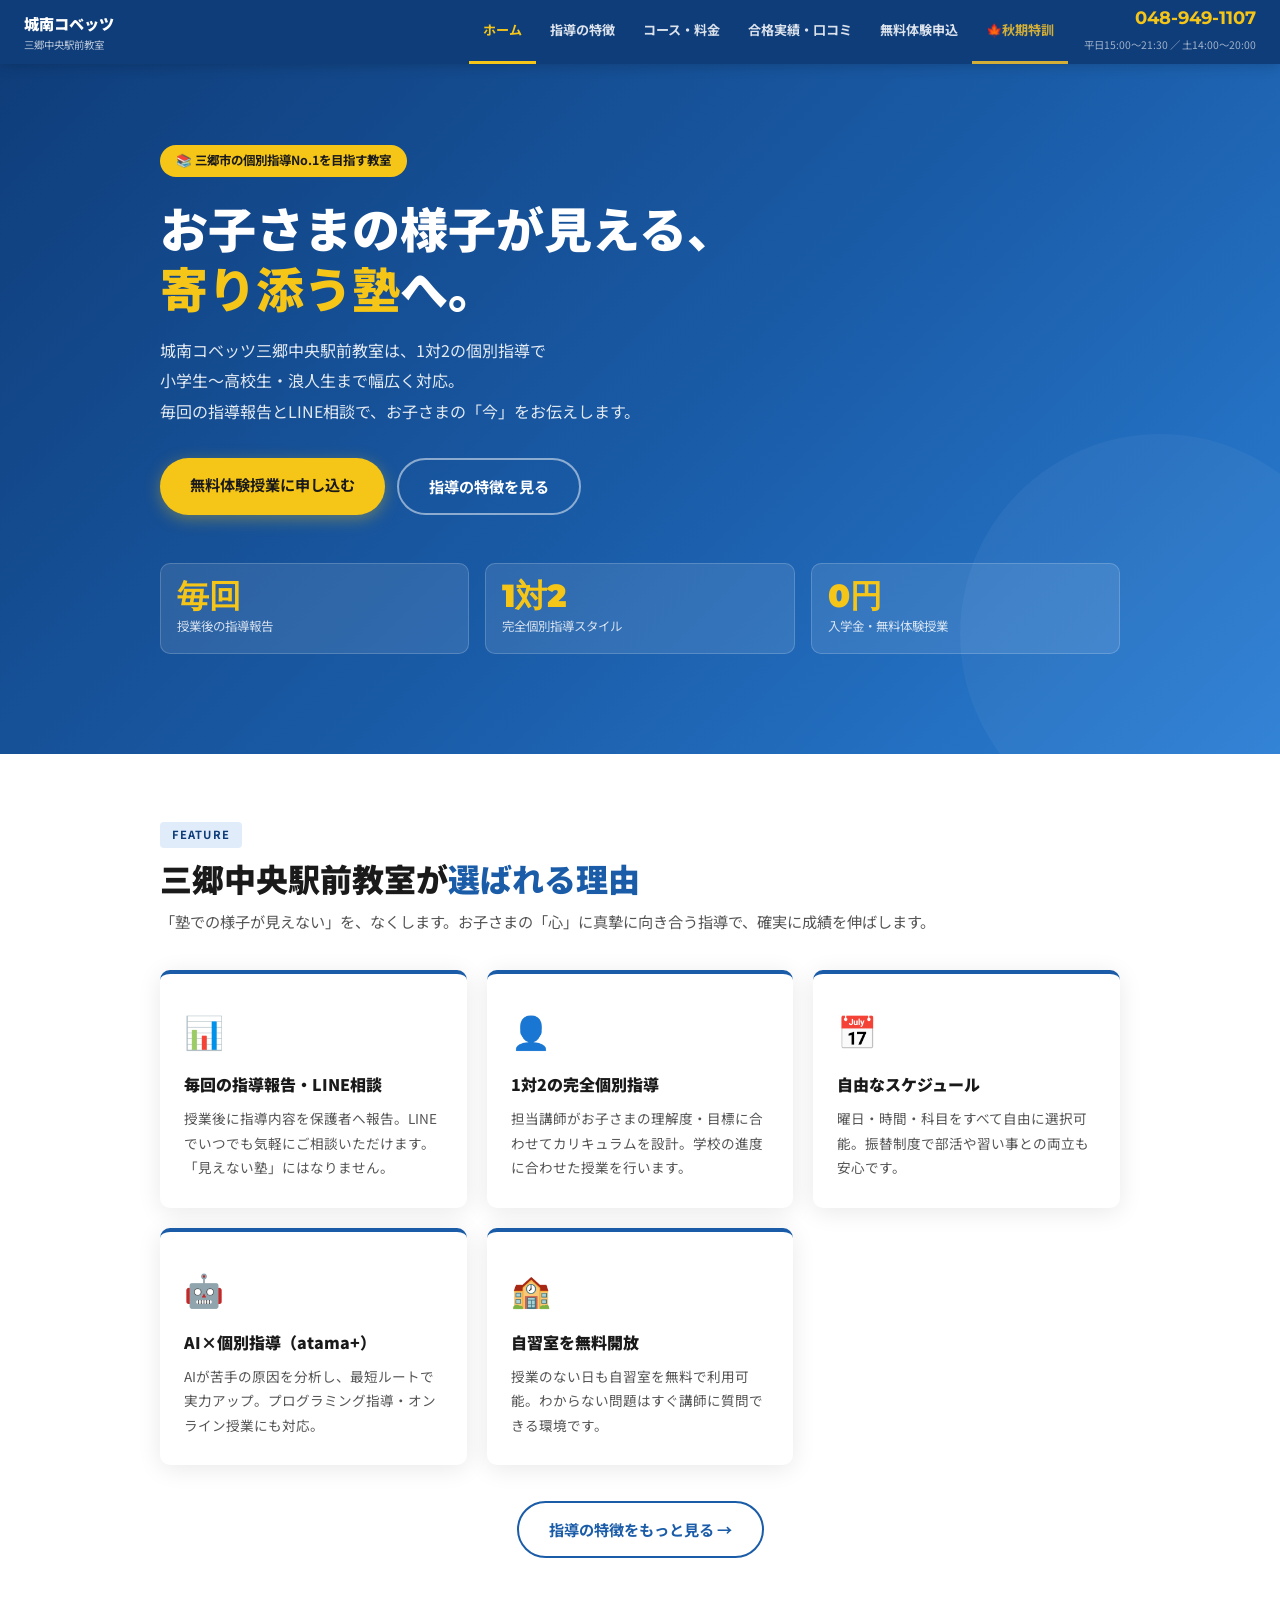
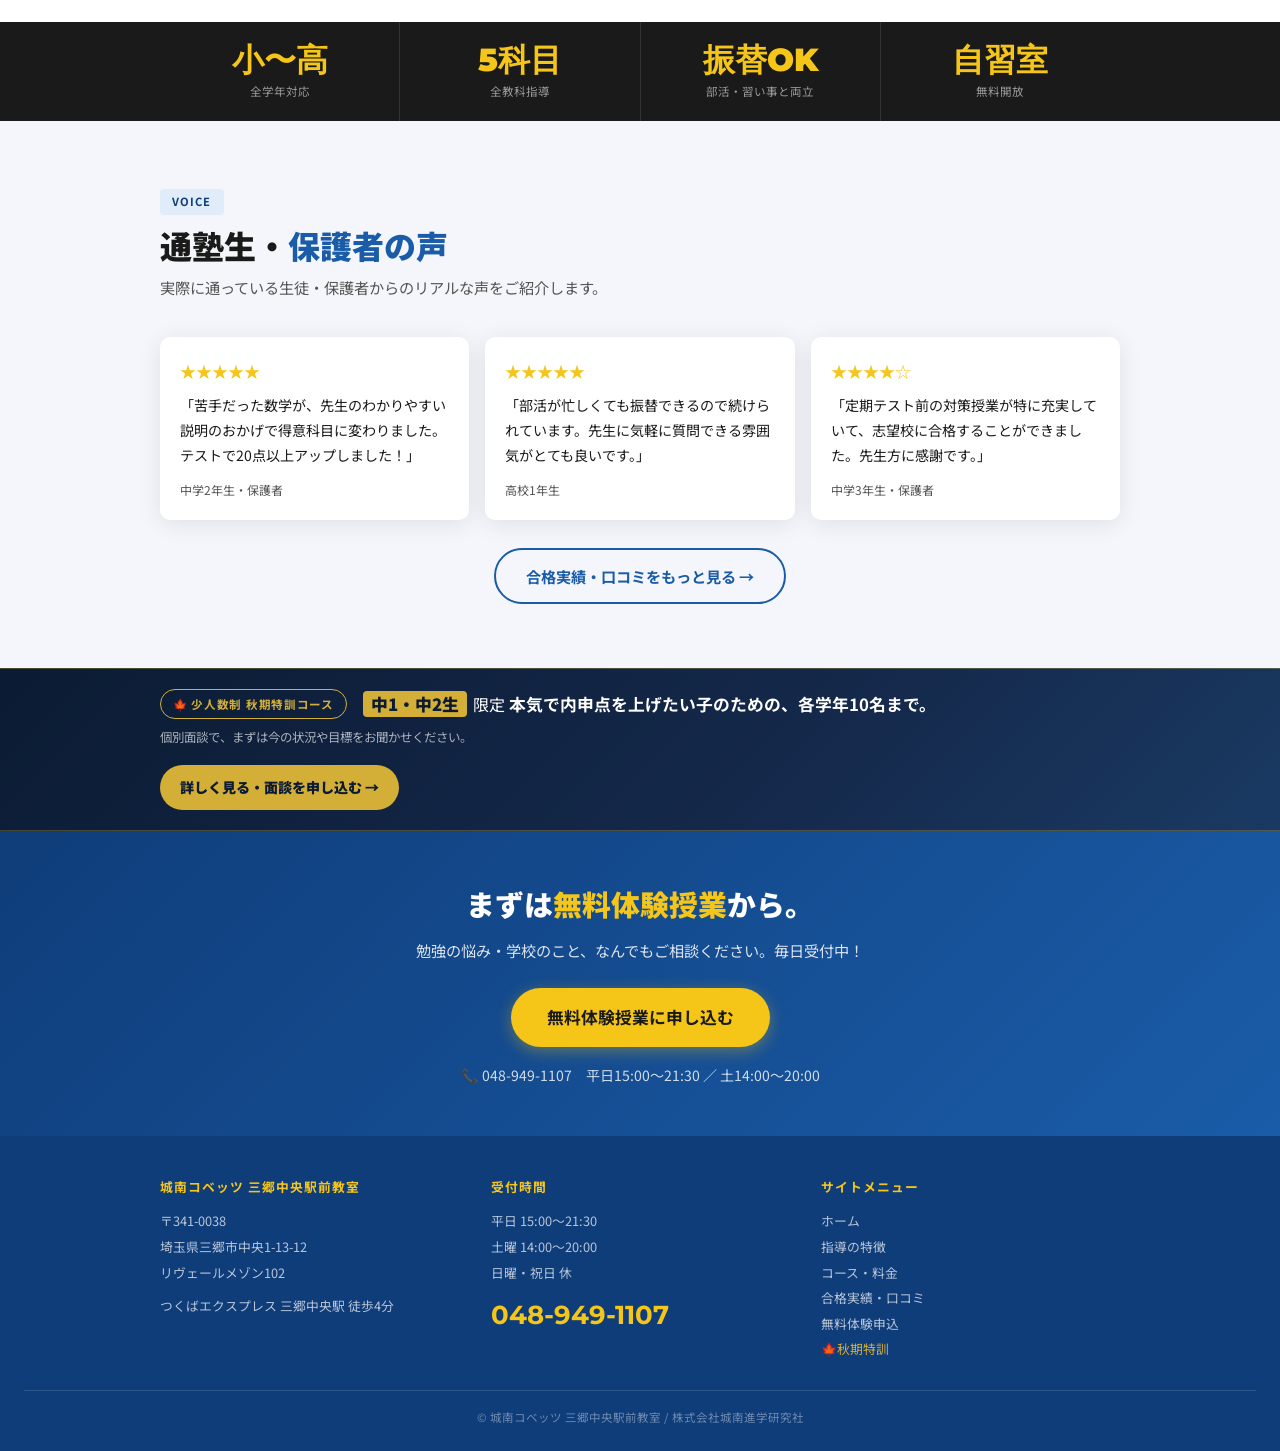
==== commit e69df647: "「25点保証」の露出をFAQ等の目立たない場所のみに縮小" ====
--- a/index.html
+++ b/index.html
@@ -154,11 +154,6 @@
         <h3>自習室を無料開放</h3>
         <p>授業のない日も自習室を無料で利用可能。わからない問題はすぐ講師に質問できる環境です。</p>
       </div>
-      <div class="feat-card reveal">
-        <div class="feat-icon">🎯</div>
-        <h3>定期テスト+25点保証</h3>
-        <p>中学生対象の成績保証制度。目標点に届かなければ追加授業でサポート。結果にコミットします。</p>
-      </div>
     </div>
     <div style="text-align:center;margin-top:36px">
       <a href="feature.html" class="btn btn-outline">指導の特徴をもっと見る →</a>
@@ -210,12 +205,12 @@
 <!-- 秋期 選抜制バナー -->
 <div class="aki-banner">
   <div class="aki-banner-inner">
-    <div class="aki-label">🍁 選抜制 秋期特訓コース</div>
+    <div class="aki-label">🍁 少人数制 秋期特訓コース</div>
     <div class="aki-text">
       <span class="aki-grade">中1・中2生</span>限定
-      <strong>本気で内申点を上げたい子だけ、個別面談のうえご案内。</strong>
-    </div>
-    <div class="aki-sub">なんとなく通う子は募集していません。定期テスト＋25点保証つき。</div>
+      <strong>本気で内申点を上げたい子のための、各学年10名まで。</strong>
+    </div>
+    <div class="aki-sub">個別面談で、まずは今の状況や目標をお聞かせください。</div>
     <a href="aki2025.html" class="aki-btn">詳しく見る・面談を申し込む →</a>
   </div>
 </div>
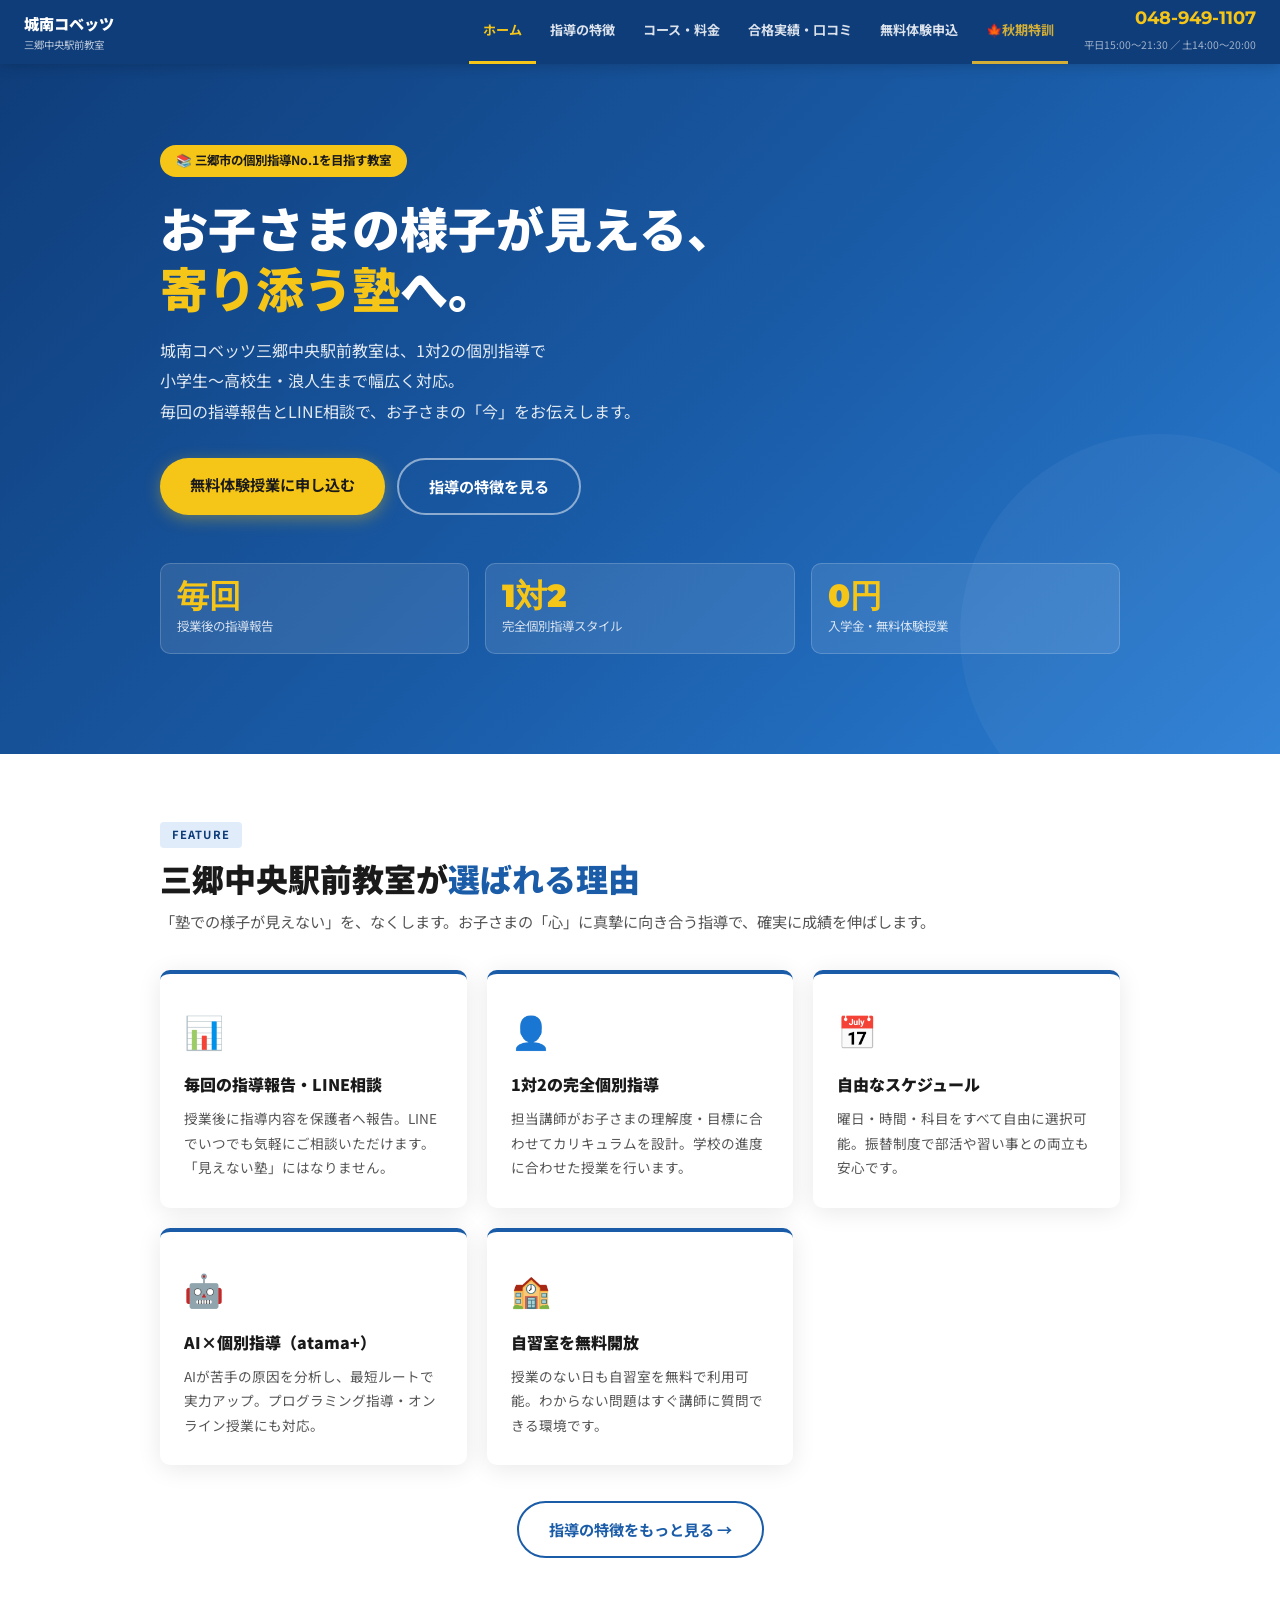
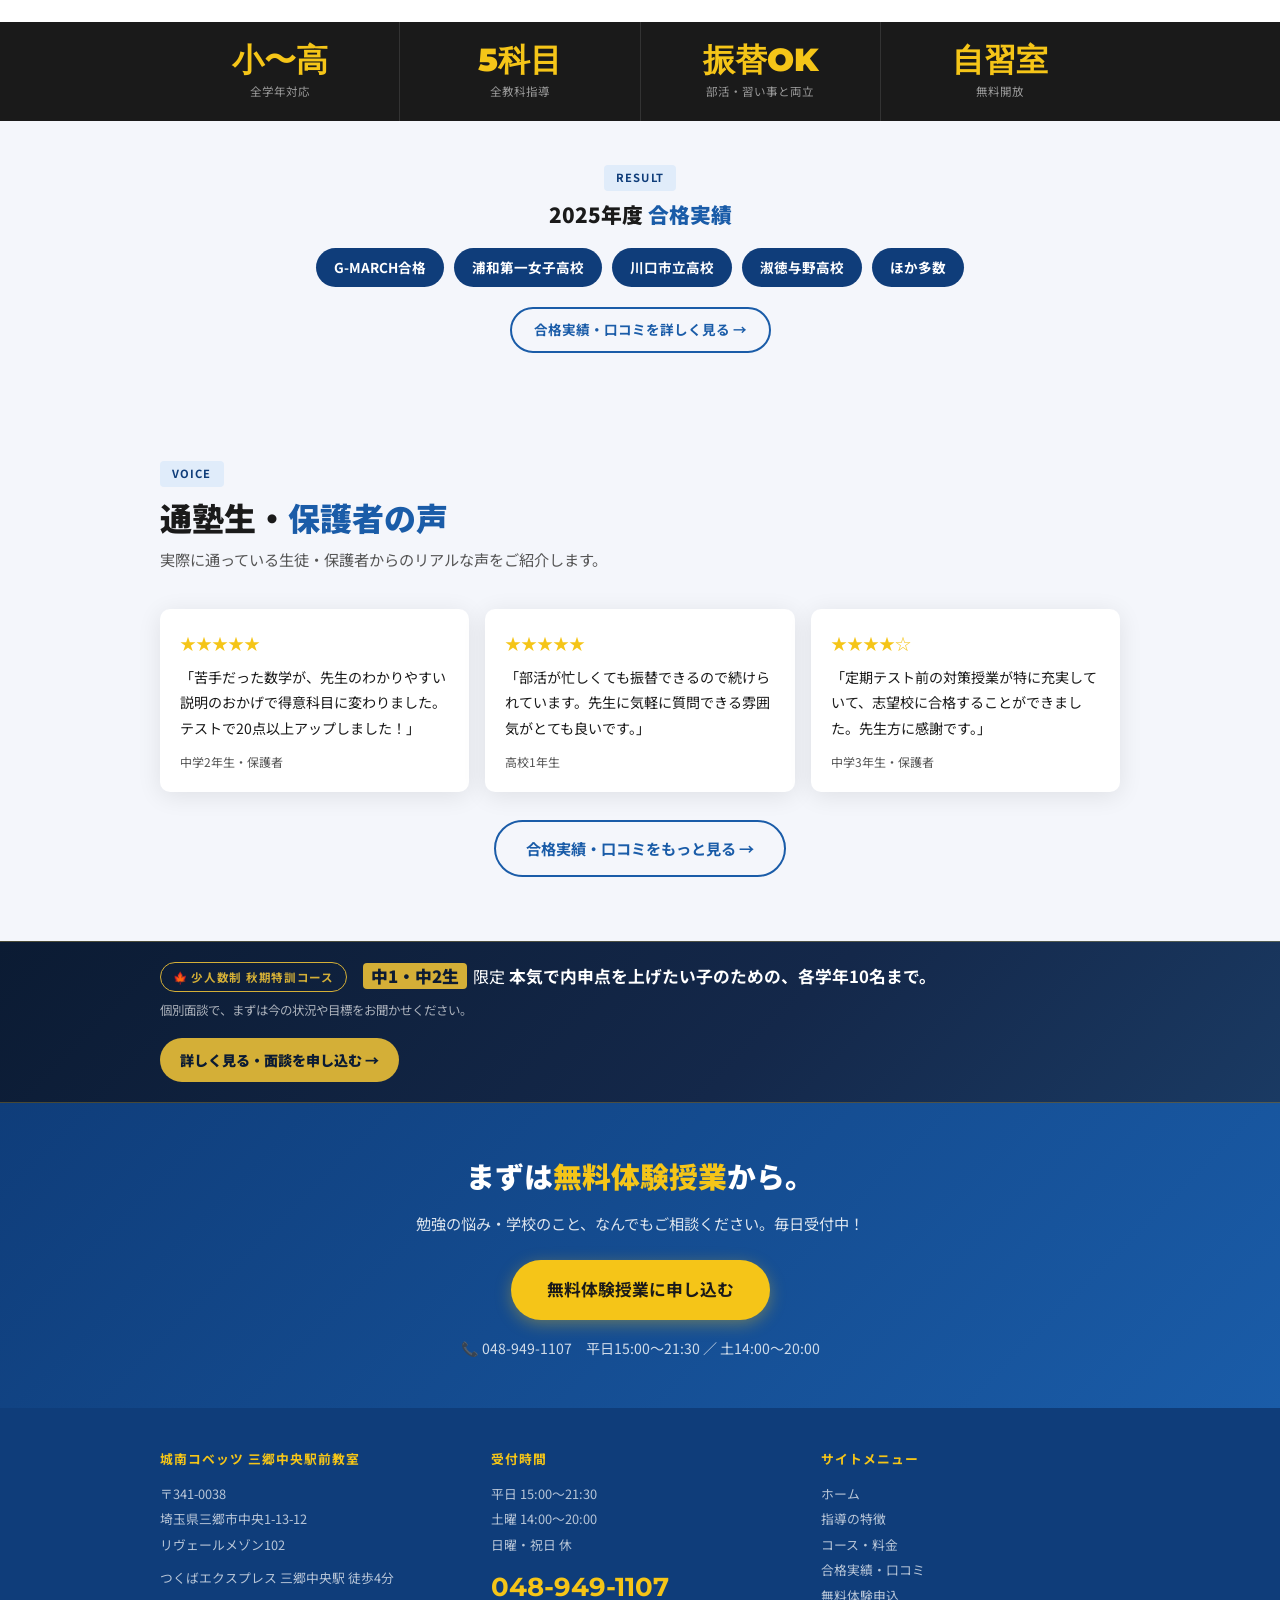
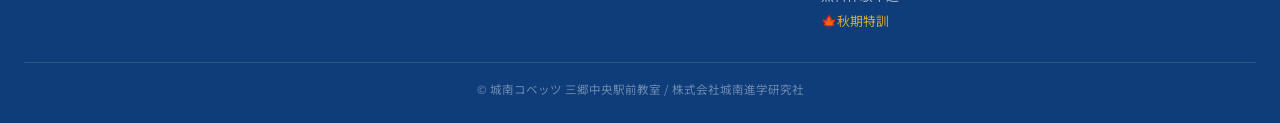
==== commit 41837a80: "トップページに合格実績プレビューを追加(説得力のある情報を上位に配置)" ====
--- a/index.html
+++ b/index.html
@@ -171,6 +171,26 @@
   </div>
 </div>
 
+<!-- 合格実績プレビュー -->
+<section class="section" style="background:var(--light);padding-top:40px;padding-bottom:40px;">
+  <div class="section-inner">
+    <div class="reveal" style="text-align:center;margin-bottom:20px;">
+      <span class="section-tag">RESULT</span>
+      <h2 class="section-title" style="font-size:1.3rem;">2025年度 <em>合格実績</em></h2>
+    </div>
+    <div style="display:flex;flex-wrap:wrap;gap:10px;justify-content:center;">
+      <span style="background:var(--blue-d);color:#fff;padding:8px 18px;border-radius:99px;font-size:0.85rem;font-weight:700;">G-MARCH合格</span>
+      <span style="background:var(--blue-d);color:#fff;padding:8px 18px;border-radius:99px;font-size:0.85rem;font-weight:700;">浦和第一女子高校</span>
+      <span style="background:var(--blue-d);color:#fff;padding:8px 18px;border-radius:99px;font-size:0.85rem;font-weight:700;">川口市立高校</span>
+      <span style="background:var(--blue-d);color:#fff;padding:8px 18px;border-radius:99px;font-size:0.85rem;font-weight:700;">淑徳与野高校</span>
+      <span style="background:var(--blue-d);color:#fff;padding:8px 18px;border-radius:99px;font-size:0.85rem;font-weight:700;">ほか多数</span>
+    </div>
+    <div style="text-align:center;margin-top:20px">
+      <a href="voice.html" class="btn btn-outline" style="font-size:0.85rem;padding:9px 22px;">合格実績・口コミを詳しく見る →</a>
+    </div>
+  </div>
+</section>
+
 <!-- 口コミプレビュー -->
 <section class="section voices">
   <div class="section-inner">
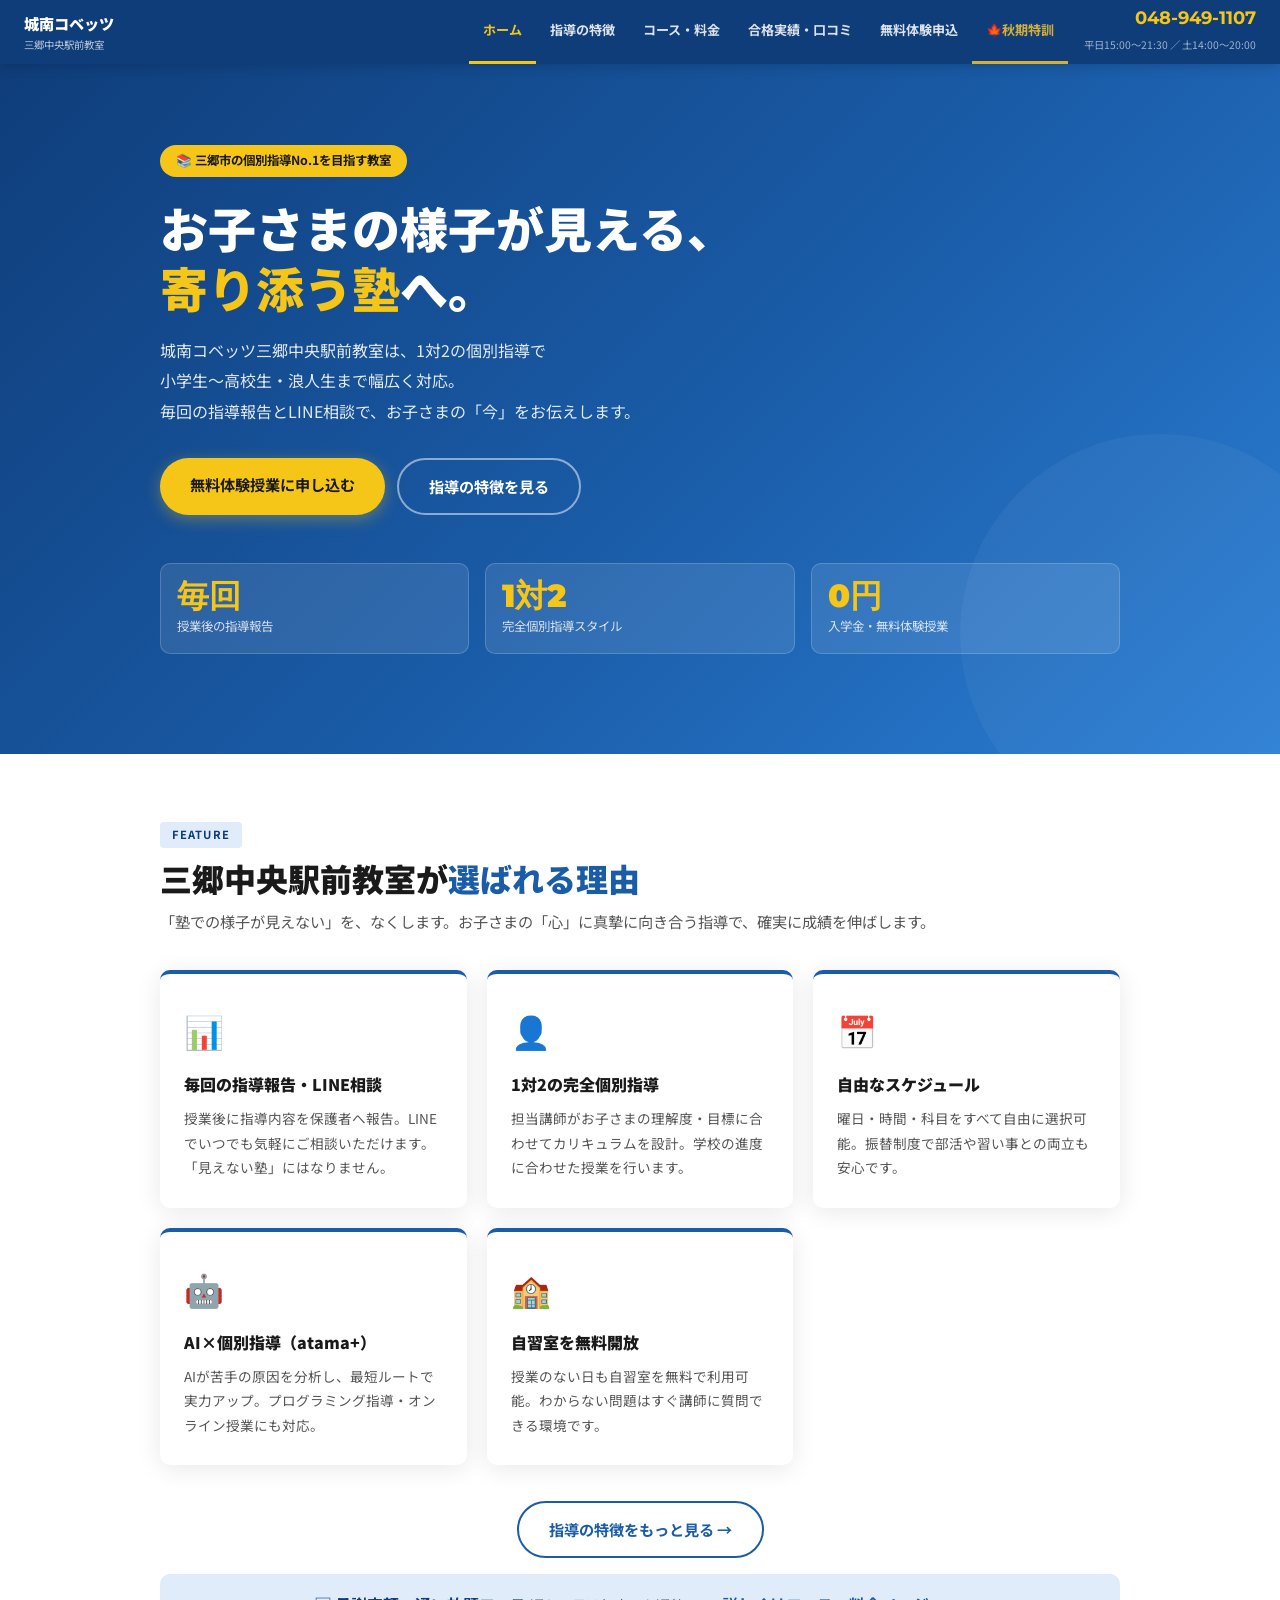
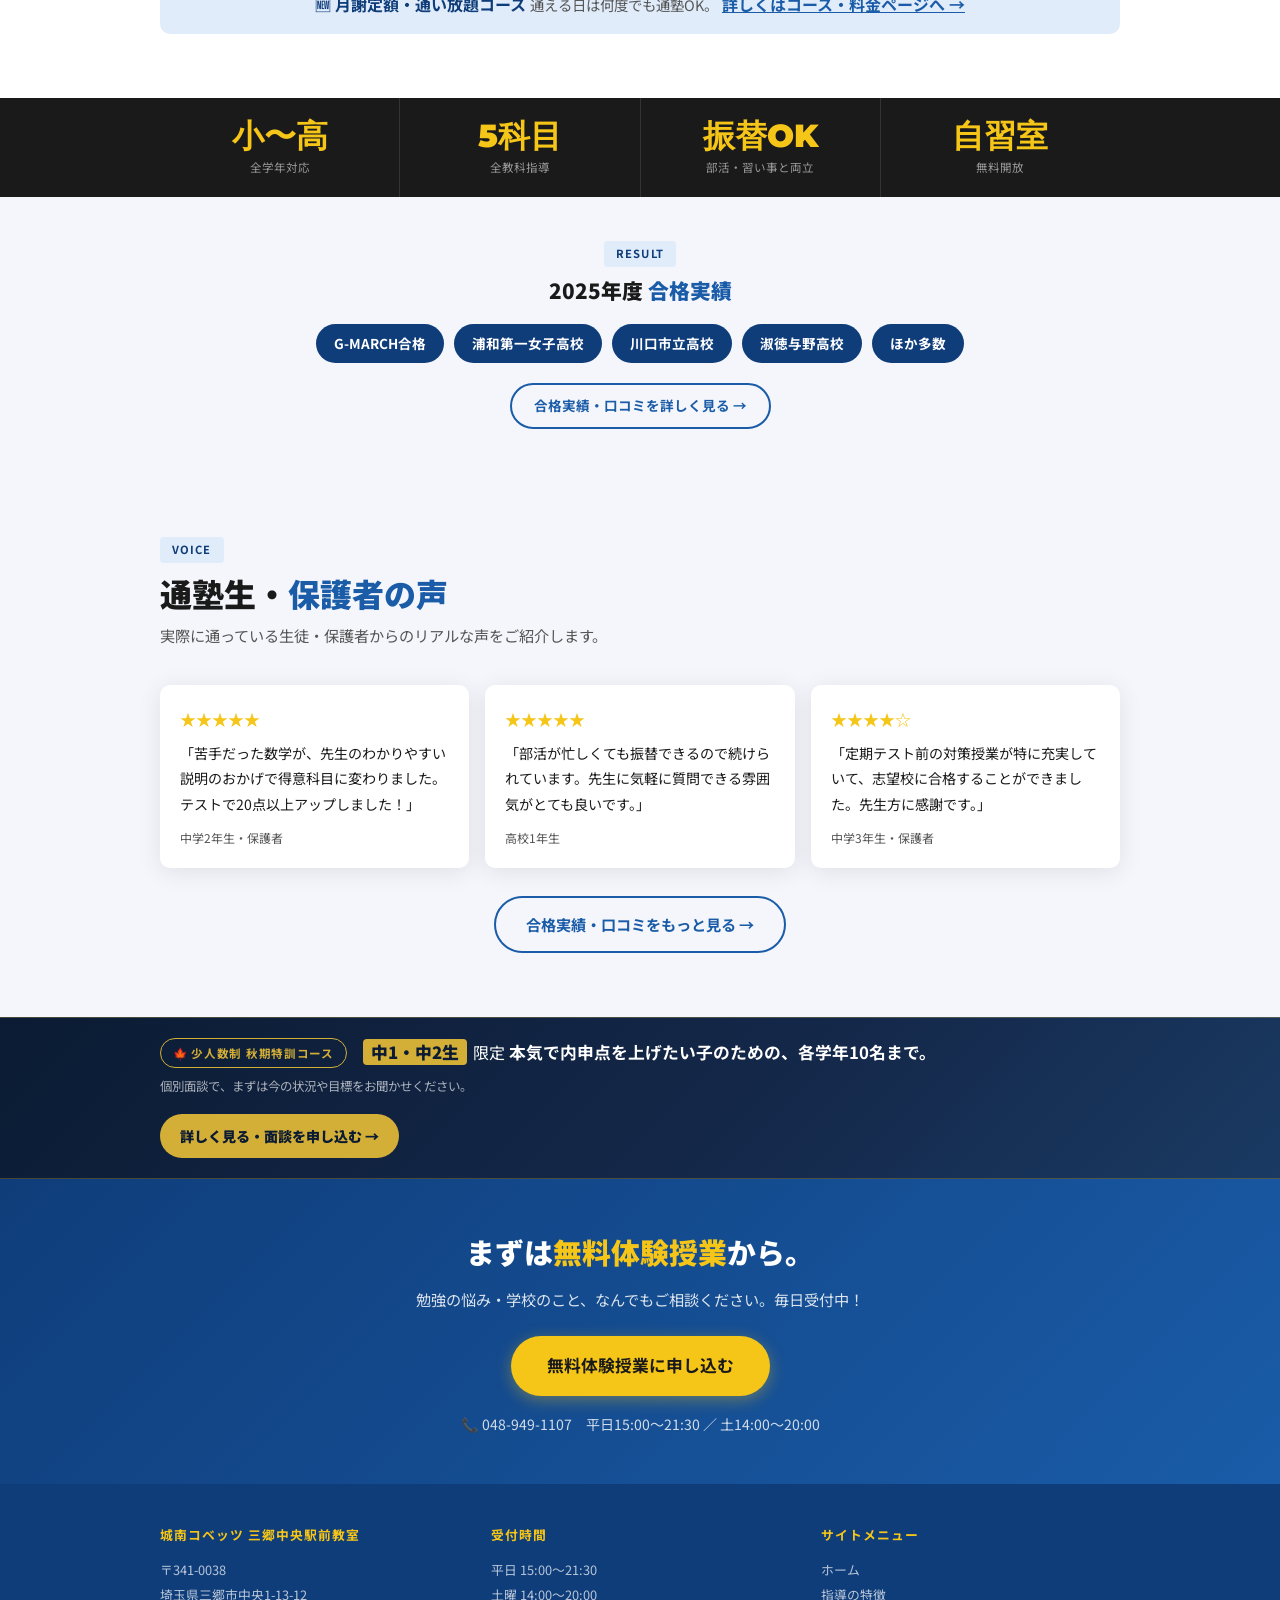
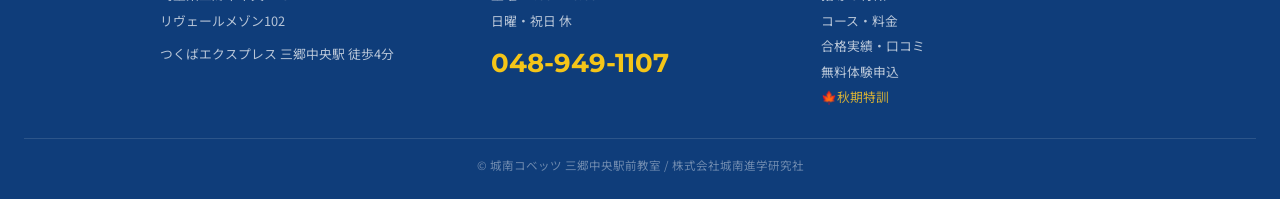
==== commit 0cc30364: "月謝定額・通い放題コースを追加し、トップページからの導線を設置" ====
--- a/index.html
+++ b/index.html
@@ -158,6 +158,11 @@
     <div style="text-align:center;margin-top:36px">
       <a href="feature.html" class="btn btn-outline">指導の特徴をもっと見る →</a>
     </div>
+    <div style="text-align:center;margin-top:16px;background:var(--blue-l);border-radius:var(--radius);padding:16px 20px;">
+      <strong style="color:var(--blue-d);">🆕 月謝定額・通い放題コース</strong>
+      <span style="color:var(--mid);font-size:0.9rem;"> 通える日は何度でも通塾OK。</span>
+      <a href="course.html" style="color:var(--blue);text-decoration:underline;font-weight:700;">詳しくはコース・料金ページへ →</a>
+    </div>
   </div>
 </section>
 
